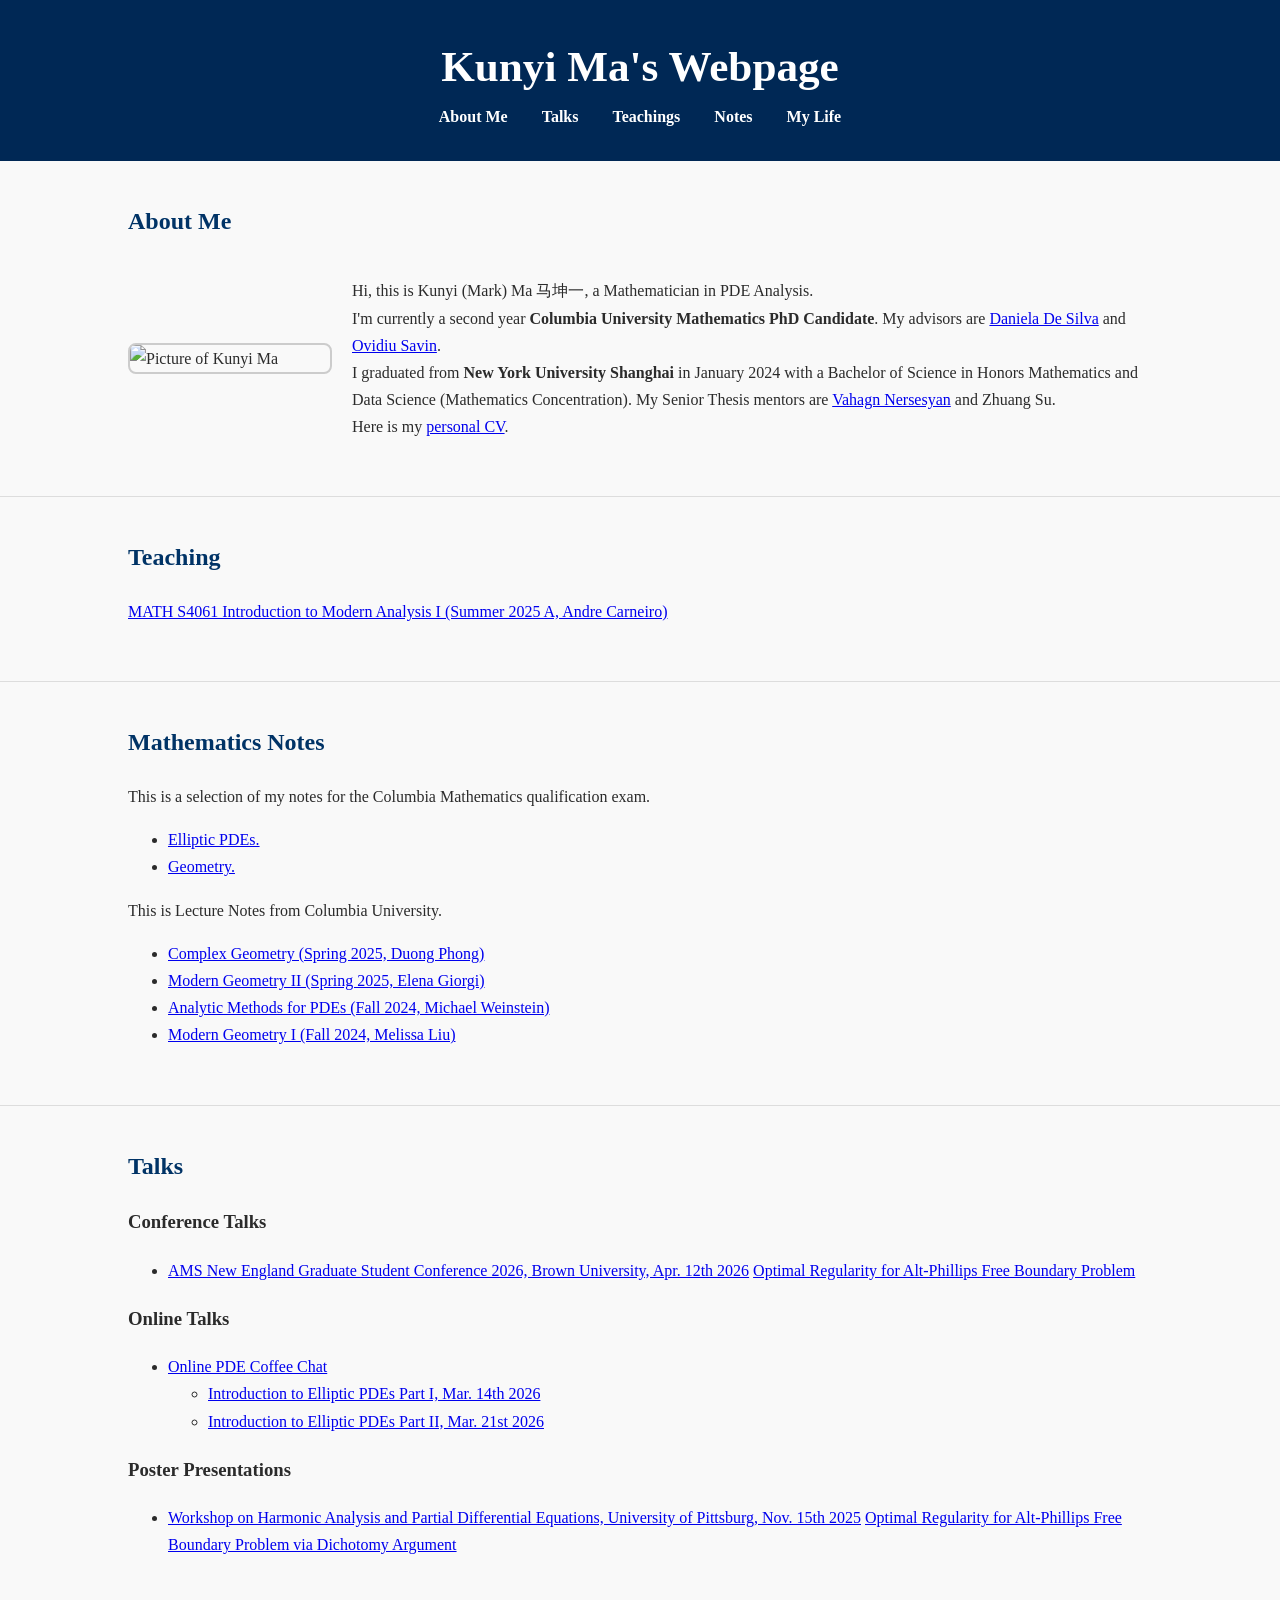
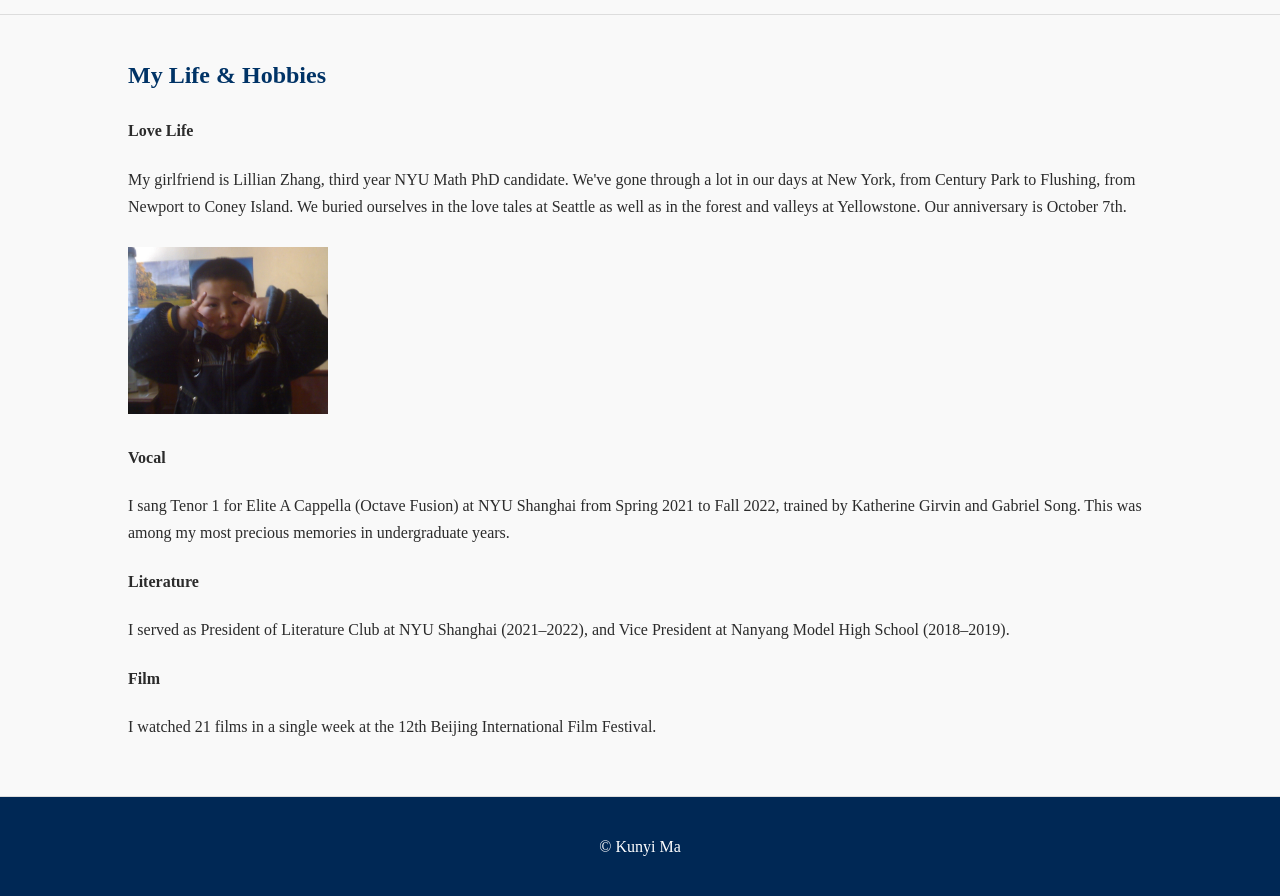
==== index.html @ 9d0d2ab1 "Add files via upload" ====
<!DOCTYPE html>
<html lang="en">
<head>
    <meta charset="UTF-8">
    <meta name="viewport" content="width=device-width, initial-scale=1.0">
    <title>Kunyi Ma's Webpage</title>
    <style>
        body {
            font-family: 'Georgia', serif;
            color: #2b2b2b;
            background-color: #f9f9f9;
            line-height: 1.7;
            margin: 0;
            padding: 0;
        }

        header {
            background-color: #002855;
            color: white;
            padding: 30px 0;
            text-align: center;
        }

        header h1 {
            margin: 0;
            font-size: 2.7em;
        }

        nav ul {
            list-style: none;
            padding: 0;
            margin: 0;
        }

        nav ul li {
            display: inline-block;
            margin: 0 15px;
        }

        nav a {
            color: white;
            text-decoration: none;
            font-weight: bold;
        }

        section {
            padding: 40px 10%;
            border-bottom: 1px solid #ddd;
        }

        section h2 {
            color: #003366;
            margin-top: 0;
        }

        .about-container {
            display: flex;
            align-items: center;
            flex-wrap: wrap;
            gap: 20px;
        }

        .about-container img {
            max-width: 200px;
            border-radius: 8px;
            border: 2px solid #ccc;
        }

        .about-container p {
            flex: 1;
            min-width: 300px;
        }

        .photo-links a {
            display: inline-block;
            margin: 10px 15px;
            text-decoration: none;
            color: #004080;
        }

        footer {
            text-align: center;
            padding: 20px;
            background-color: #002855;
            color: white;
        }

        img {
            max-width: 100%;
            height: auto;
        }
    </style>
</head>
<body>
    <header>
        <h1>Kunyi Ma's Webpage</h1>
        <nav>
            <ul>
                <li><a href="#about">About Me</a></li>
                <li><a href="#Talks">Talks</a></li>
                <li><a href="#Teachings">Teachings</a></li>
                <li><a href="#notes">Notes</a></li>
                <li><a href="#life">My Life</a></li>
            </ul>
        </nav>
    </header>

    <section id="about">
        <h2>About Me</h2>
        <div class="about-container">
            <img src="images/me.jpg" alt="Picture of Kunyi Ma"  style="width:200px;">
            <p>
                Hi, this is Kunyi (Mark) Ma 马坤一, a Mathematician in PDE Analysis.<br>
                I'm currently a second year <strong>Columbia University Mathematics PhD Candidate</strong>. My advisors are
                <a href="https://www.math.columbia.edu/~desilva/" target="_blank">Daniela De Silva</a>
                and <a href="https://www.math.columbia.edu/~savin/" target="_blank">Ovidiu Savin</a>.<br>
                I graduated from <strong>New York University Shanghai</strong> in January 2024 with a Bachelor of Science in Honors Mathematics and Data Science (Mathematics Concentration). My Senior Thesis mentors are
                <a href="https://wp.nyu.edu/nyushanghai-vn/" target="_blank">Vahagn Nersesyan</a> and Zhuang Su.<br>
                Here is my <a href="documents/CV.pdf" target="_blank">personal CV</a>.
            </p>
        </div>
    </section>

    <section id="Teachings">
        <h2>Teaching</h2>
        <p><a href="documents/_Carneiro25Summer__Intro_to_Modern_Analysis_I.pdf">MATH S4061 Introduction to Modern Analysis I (Summer 2025 A, Andre Carneiro)</a></p>
    </section>

    <section id="notes">
        <h2>Mathematics Notes</h2>

        <p>   This is a selection of my notes for the Columbia Mathematics
            qualification exam.
        </p>
        <ul>
            <li><a href="documents/Elliptic_PDEs.pdf">Elliptic PDEs.</a></li>
            <li><a href="documents/Geometry.pdf">Geometry.</a></li>
        </ul>
        
        <p>   This is Lecture Notes from Columbia University. </p>
        <ul>
            <li><a href="documents/_2025Phong__Complex_Geometry.pdf">Complex Geometry (Spring 2025, Duong Phong)</a></li>
            <li><a href="documents/_2025Giorgi__Modern_Geometry_II.pdf">Modern Geometry II (Spring 2025, Elena Giorgi)</a></li>
            <li><a href="documents/_2024Weinstein__Analytic_Methods_for_Partial_Differential_Equations.pdf">Analytic Methods for PDEs (Fall 2024, Michael Weinstein)</a></li>
            <li><a href="documents/_2024Liu__Modern_Geometry_I.pdf">Modern Geometry I (Fall 2024, Melissa Liu)</a></li>
        </ul>
    </section>

    <section id="Talks">
        <h2>Talks</h2>
        <h3>Conference Talks</h3>
        <div class="Talks-links">
            <ul>
                <li><a href="https://sites.google.com/brown.edu/amsgradconference/home" target="_blank">AMS New England Graduate Student Conference 2026, Brown University, Apr. 12th 2026</a>
                    <a href="documents/20260411.pdf" target="_blank">Optimal Regularity for Alt-Phillips Free Boundary Problem</a></li>
                </ul>
        </div>

        <h3>Online Talks</h3>
        <div class="Talks-links">
            <ul>
                <li><a href="https://alviszahl.com/pdecoffee.html" target="_blank">Online PDE Coffee Chat</a>
                <ul><li><a href="documents/Introduction to Elliptic PDEs Part I.pdf" target="_blank">Introduction to Elliptic PDEs Part I, Mar. 14th 2026</a></li>
                    <li><a href="documents/Introduction to Elliptic PDEs Part II.pdf" target="_blank">Introduction to Elliptic PDEs Part II, Mar. 21st 2026</a></li>
                </ul>
                </li>
            </ul>
        </div>

        <h3>Poster Presentations</h3>
        <div class="Talks-links">
            <ul>
                <li><a href="https://sites.google.com/view/hapdes-workshop/home" target="_blank">Workshop on Harmonic Analysis and Partial Differential Equations, University of Pittsburg, Nov. 15th 2025</a>
                <a href="images/20251115.png" target="_blank">Optimal Regularity for Alt-Phillips Free Boundary Problem via Dichotomy Argument</a></li>
            </ul>
           
        </div>
    </section>

    <section id="life">
        <h2>My Life & Hobbies</h2>

        <h4>Love Life</h4>
        <p>
            My girlfriend is Lillian Zhang, third year NYU Math PhD candidate. We've gone through a lot in our days at New York, from Century Park to Flushing, from Newport to Coney Island. We buried ourselves in the love tales at Seattle as well as in the forest and valleys at Yellowstone. Our anniversary is October 7th.
            <br></br>
            <img src="images/small_me.jpg" alt="Kunyi in 2006" style="width:200px;">
        </p>

        <h4>Vocal</h4>
        <p>I sang Tenor 1 for Elite A Cappella (Octave Fusion) at NYU Shanghai from Spring 2021 to Fall 2022, trained by Katherine Girvin and Gabriel Song. This was among my most precious memories in undergraduate years.</p>

        <h4>Literature</h4>
        <p>I served as President of Literature Club at NYU Shanghai (2021–2022), and Vice President at Nanyang Model High School (2018–2019).</p>

        <h4>Film</h4>
        <p>I watched 21 films in a single week at the 12th Beijing International Film Festival.</p>
    </section>

    <footer>
        <p>&copy; Kunyi Ma</p>
    </footer>
</body>
</html>
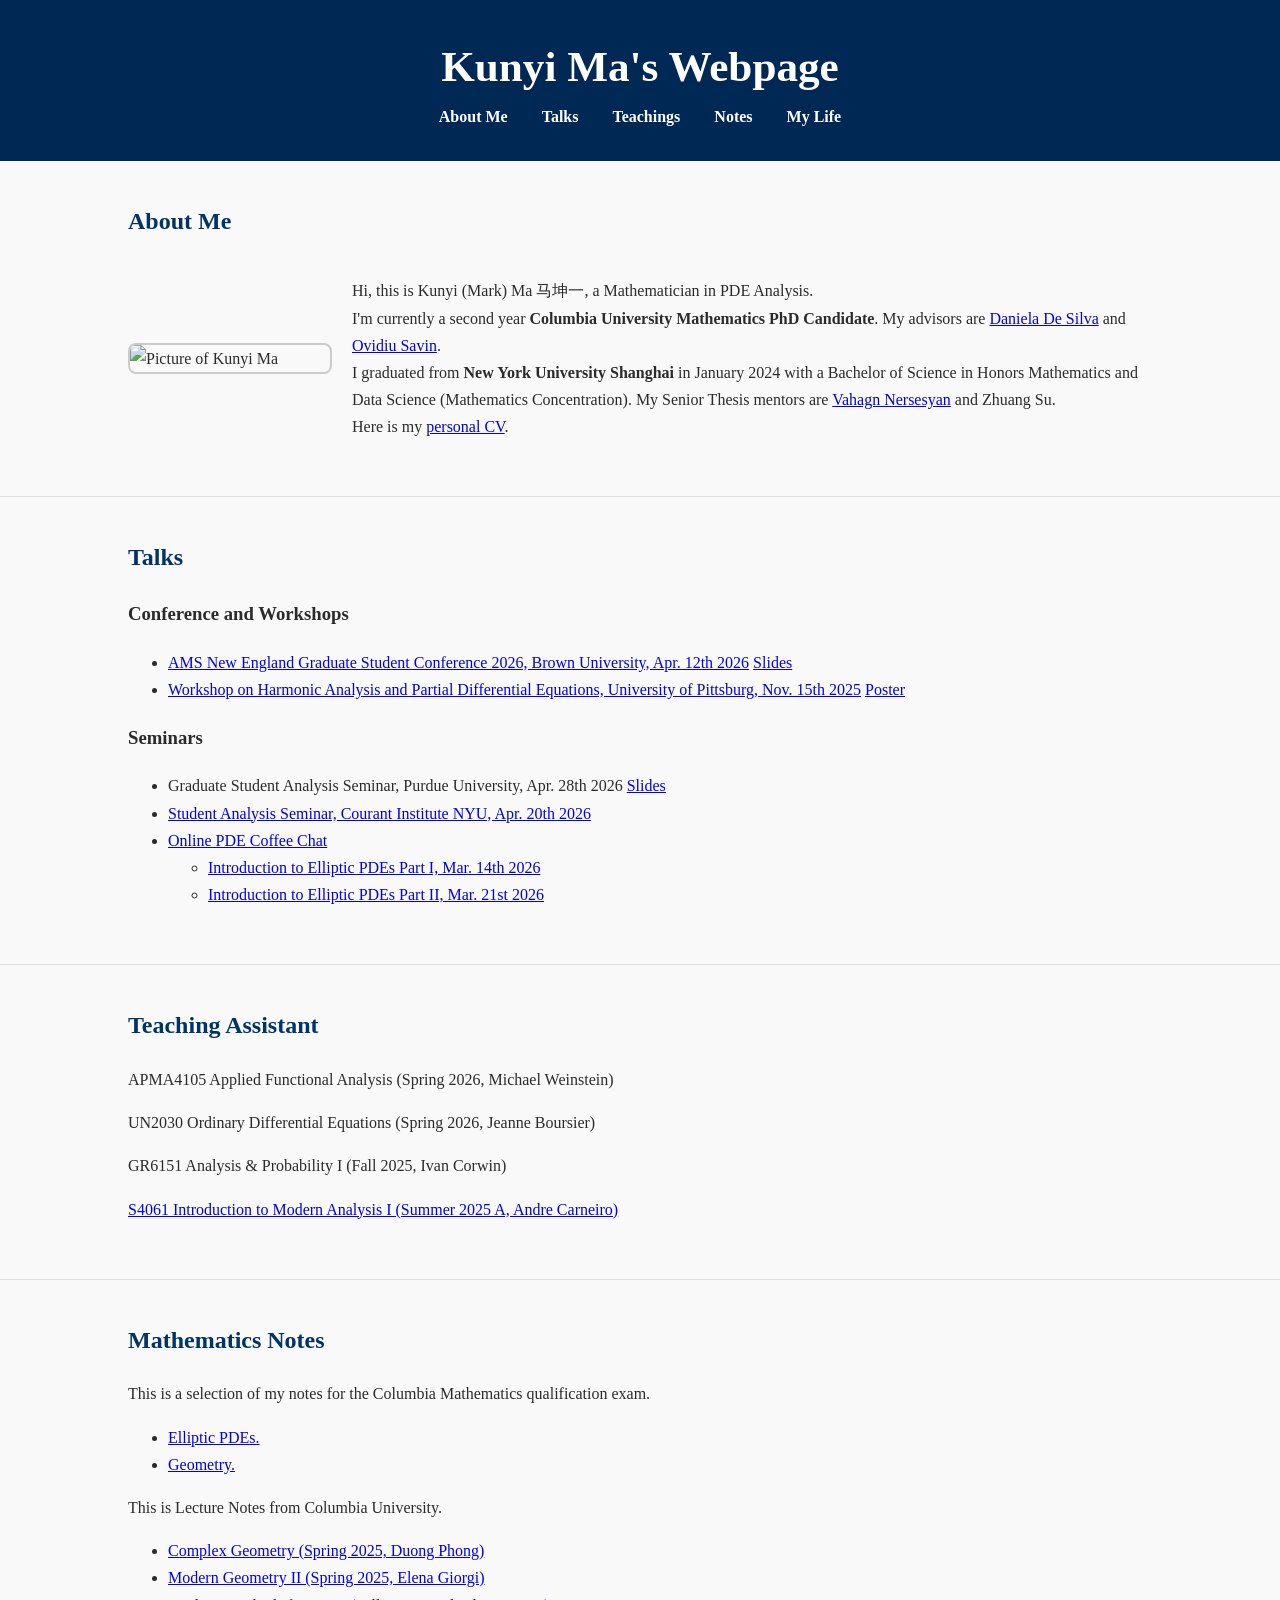
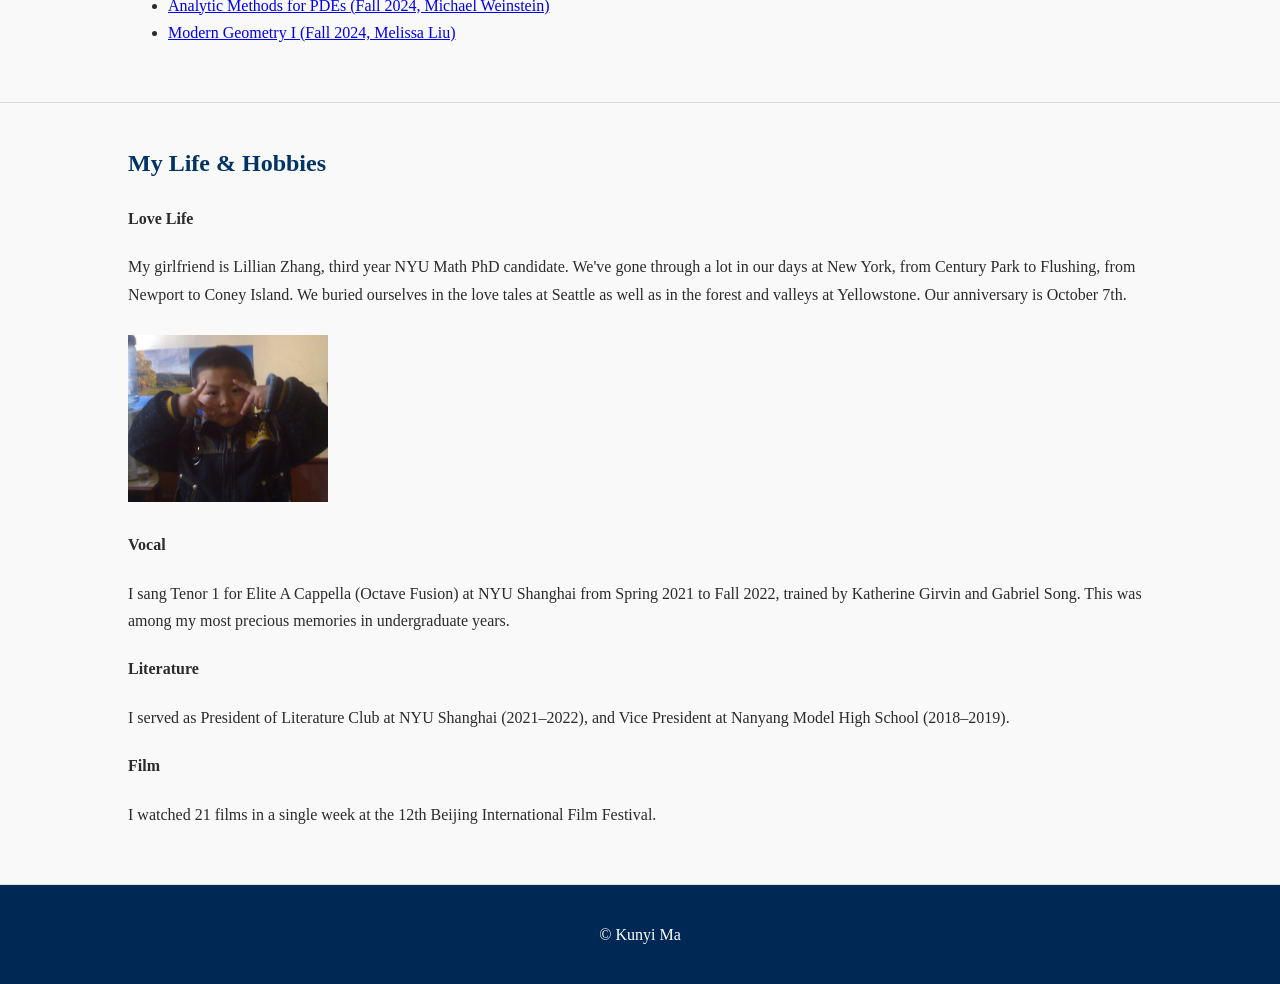
==== commit 9c662080: "Add files via upload" ====
--- a/index.html
+++ b/index.html
@@ -121,9 +121,39 @@
         </div>
     </section>
 
+    <section id="Talks">
+        <h2>Talks</h2>
+        <h3>Conference and Workshops</h3>
+        <div class="Talks-links">
+            <ul>
+                <li><a href="https://sites.google.com/brown.edu/amsgradconference/home" target="_blank">AMS New England Graduate Student Conference 2026, Brown University, Apr. 12th 2026</a>
+                    <a href="documents/20260411.pdf" target="_blank">Slides</a></li>
+                 <li><a href="https://sites.google.com/view/hapdes-workshop/home" target="_blank">Workshop on Harmonic Analysis and Partial Differential Equations, University of Pittsburg, Nov. 15th 2025</a>
+                        <a href="images/20251115.png" target="_blank">Poster</a></li>
+                </ul>
+        </div>
+
+        <h3>Seminars</h3>
+        <div class="Talks-links">
+            <ul>
+                <li>Graduate Student Analysis Seminar, Purdue University, Apr. 28th 2026 <a href="documents/20260428.pdf" target="_blank">Slides</a></li>
+                <li><a href="https://math.nyu.edu/dynamic/calendars/seminars/student-analysis-seminar/4457/" target="_blank">Student Analysis Seminar, Courant Institute NYU, Apr. 20th 2026</a></li>
+                <li><a href="https://alviszahl.com/pdecoffee.html" target="_blank">Online PDE Coffee Chat</a>
+                <ul><li><a href="documents/Introduction to Elliptic PDEs Part I.pdf" target="_blank">Introduction to Elliptic PDEs Part I, Mar. 14th 2026</a></li>
+                    <li><a href="documents/Introduction to Elliptic PDEs Part II.pdf" target="_blank">Introduction to Elliptic PDEs Part II, Mar. 21st 2026</a></li>
+                </ul>
+                </li>
+            </ul>
+        </div>
+
+    </section>
+
     <section id="Teachings">
-        <h2>Teaching</h2>
-        <p><a href="documents/_Carneiro25Summer__Intro_to_Modern_Analysis_I.pdf">MATH S4061 Introduction to Modern Analysis I (Summer 2025 A, Andre Carneiro)</a></p>
+        <h2>Teaching Assistant</h2>
+        <p>APMA4105 Applied Functional Analysis (Spring 2026, Michael Weinstein)</p>
+        <p>UN2030 Ordinary Differential Equations (Spring 2026, Jeanne Boursier)</p>
+        <p>GR6151 Analysis & Probability I (Fall 2025, Ivan Corwin)</p>
+        <p><a href="documents/_Carneiro25Summer__Intro_to_Modern_Analysis_I.pdf">S4061 Introduction to Modern Analysis I (Summer 2025 A, Andre Carneiro)</a></p>
     </section>
 
     <section id="notes">
@@ -146,37 +176,6 @@
         </ul>
     </section>
 
-    <section id="Talks">
-        <h2>Talks</h2>
-        <h3>Conference Talks</h3>
-        <div class="Talks-links">
-            <ul>
-                <li><a href="https://sites.google.com/brown.edu/amsgradconference/home" target="_blank">AMS New England Graduate Student Conference 2026, Brown University, Apr. 12th 2026</a>
-                    <a href="documents/20260411.pdf" target="_blank">Optimal Regularity for Alt-Phillips Free Boundary Problem</a></li>
-                </ul>
-        </div>
-
-        <h3>Online Talks</h3>
-        <div class="Talks-links">
-            <ul>
-                <li><a href="https://alviszahl.com/pdecoffee.html" target="_blank">Online PDE Coffee Chat</a>
-                <ul><li><a href="documents/Introduction to Elliptic PDEs Part I.pdf" target="_blank">Introduction to Elliptic PDEs Part I, Mar. 14th 2026</a></li>
-                    <li><a href="documents/Introduction to Elliptic PDEs Part II.pdf" target="_blank">Introduction to Elliptic PDEs Part II, Mar. 21st 2026</a></li>
-                </ul>
-                </li>
-            </ul>
-        </div>
-
-        <h3>Poster Presentations</h3>
-        <div class="Talks-links">
-            <ul>
-                <li><a href="https://sites.google.com/view/hapdes-workshop/home" target="_blank">Workshop on Harmonic Analysis and Partial Differential Equations, University of Pittsburg, Nov. 15th 2025</a>
-                <a href="images/20251115.png" target="_blank">Optimal Regularity for Alt-Phillips Free Boundary Problem via Dichotomy Argument</a></li>
-            </ul>
-           
-        </div>
-    </section>
-
     <section id="life">
         <h2>My Life & Hobbies</h2>
 
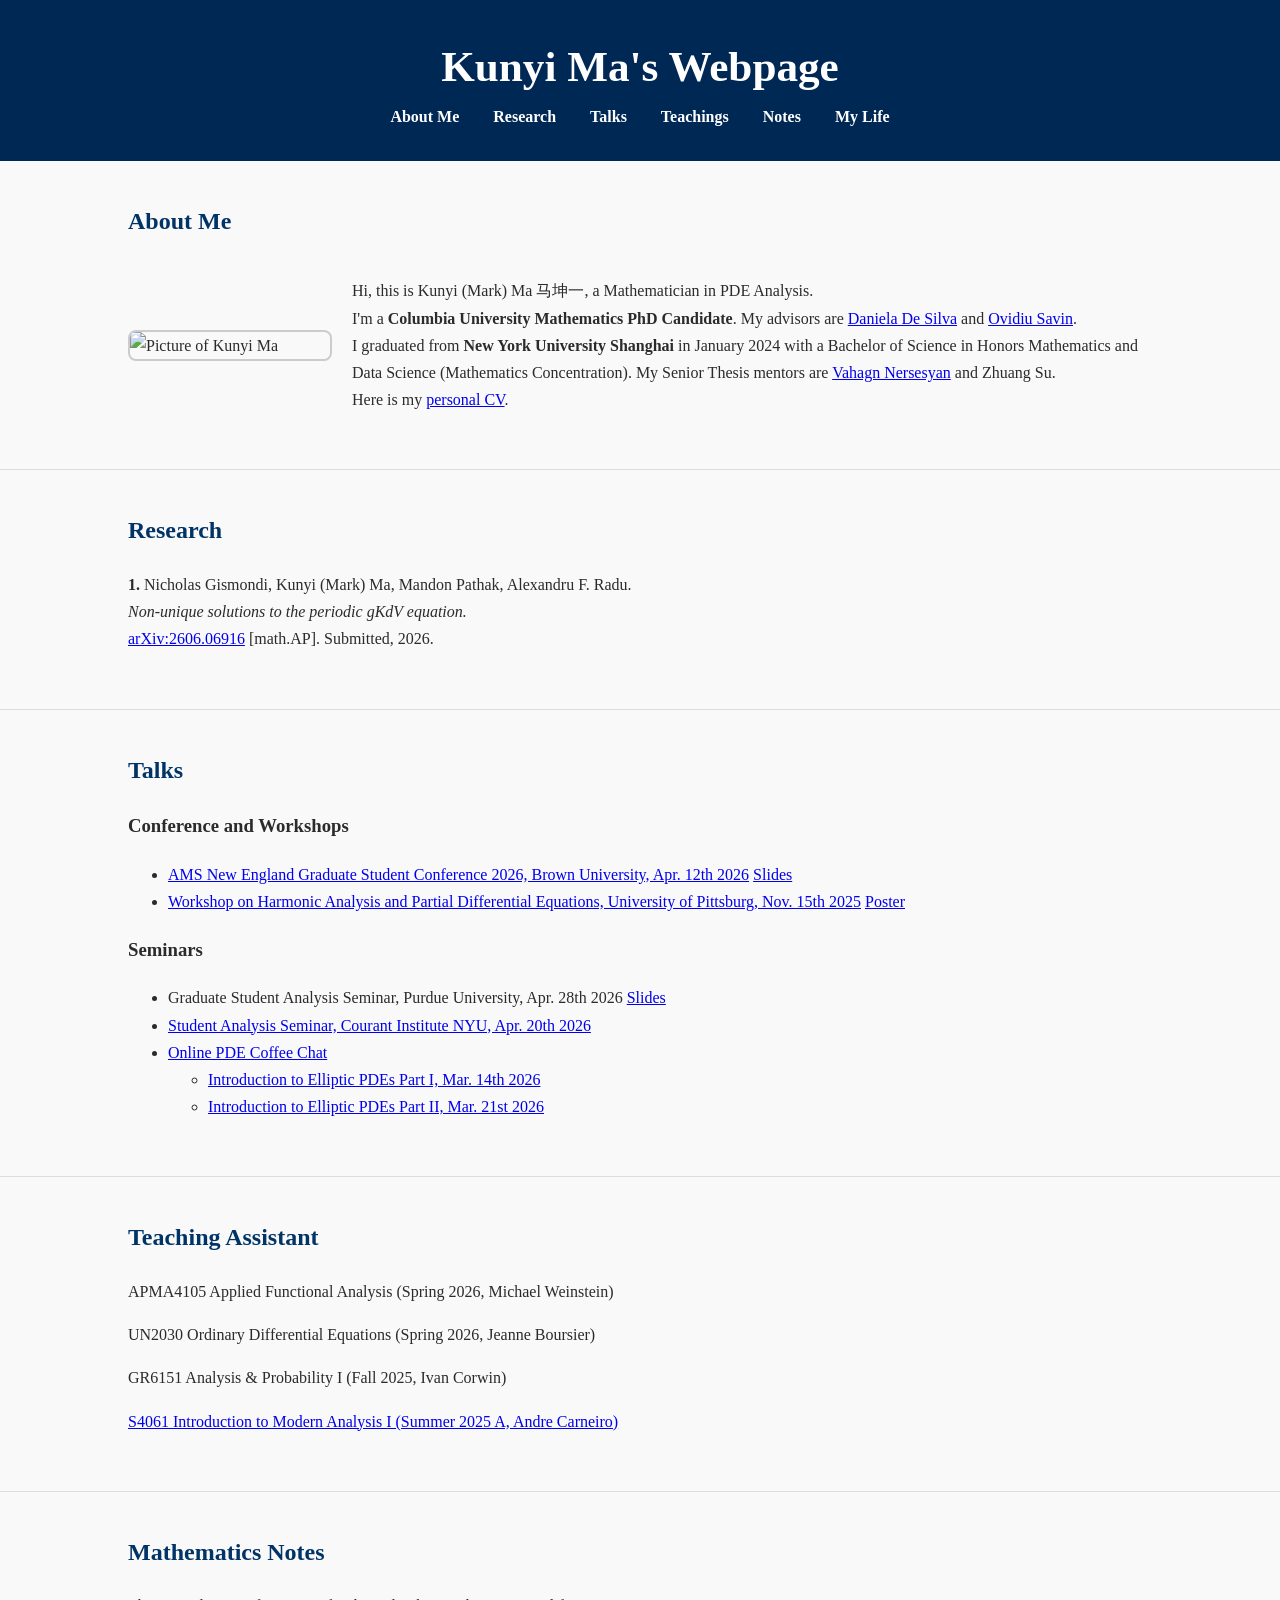
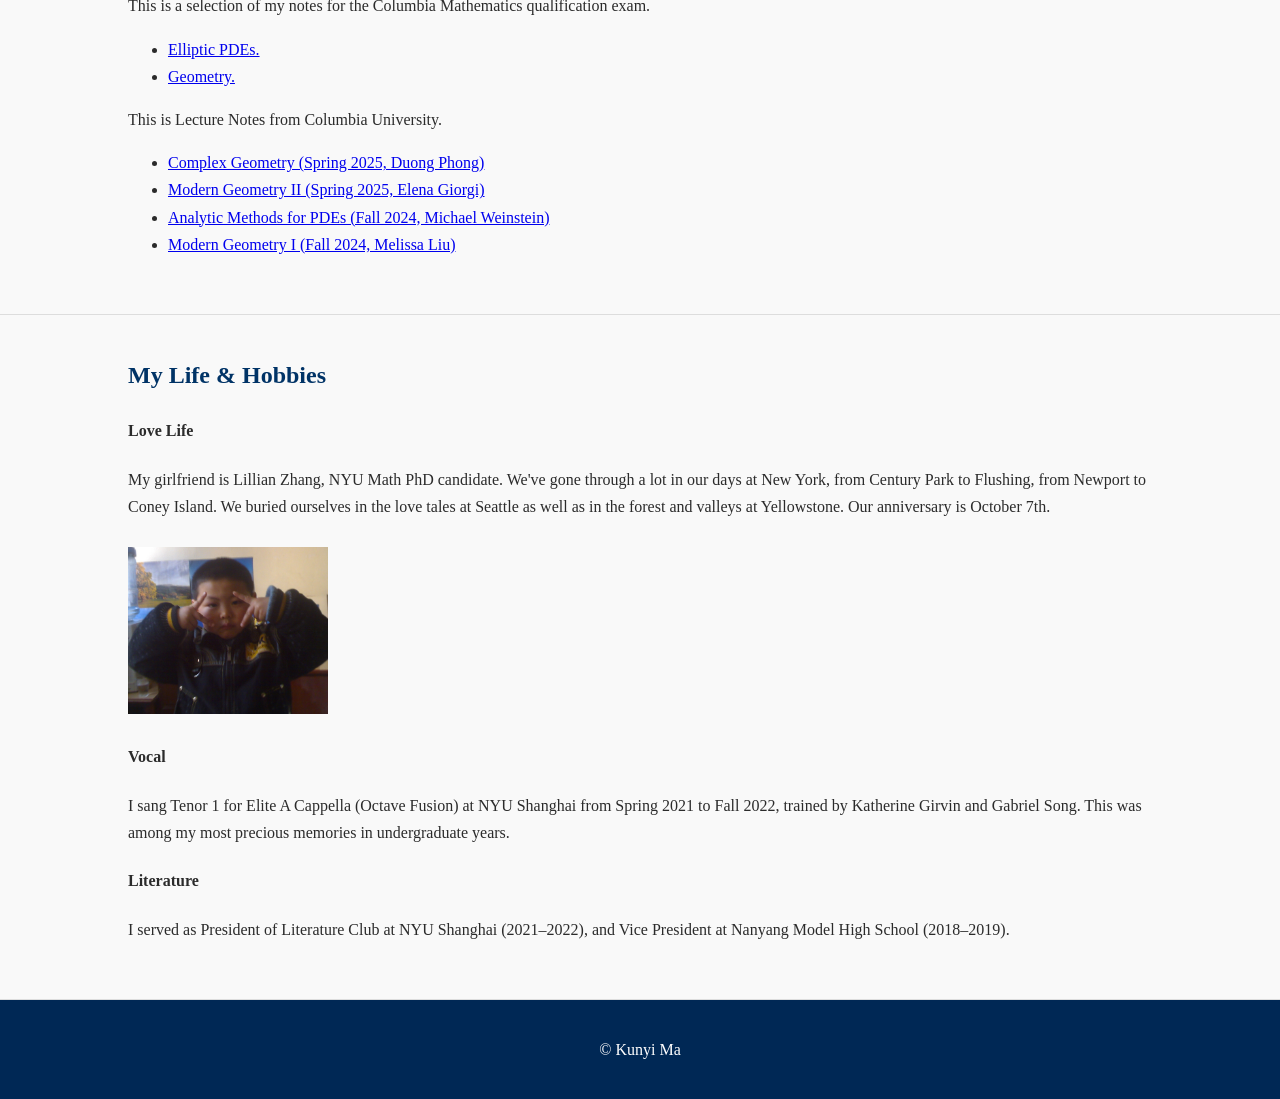
==== commit cae35da1: "Add files via upload" ====
--- a/index.html
+++ b/index.html
@@ -4,6 +4,8 @@
     <meta charset="UTF-8">
     <meta name="viewport" content="width=device-width, initial-scale=1.0">
     <title>Kunyi Ma's Webpage</title>
+
+
     <style>
         body {
             font-family: 'Georgia', serif;
@@ -89,6 +91,13 @@
             max-width: 100%;
             height: auto;
         }
+        html.js section > :not(h2) {
+            display: none;
+        }
+
+        html.js section > .section-content {
+            display: block;
+        }
     </style>
 </head>
 <body>
@@ -97,6 +106,7 @@
         <nav>
             <ul>
                 <li><a href="#about">About Me</a></li>
+                <li><a href="#research">Research</a></li>
                 <li><a href="#Talks">Talks</a></li>
                 <li><a href="#Teachings">Teachings</a></li>
                 <li><a href="#notes">Notes</a></li>
@@ -111,7 +121,7 @@
             <img src="images/me.jpg" alt="Picture of Kunyi Ma"  style="width:200px;">
             <p>
                 Hi, this is Kunyi (Mark) Ma 马坤一, a Mathematician in PDE Analysis.<br>
-                I'm currently a second year <strong>Columbia University Mathematics PhD Candidate</strong>. My advisors are
+                I'm a <strong>Columbia University Mathematics PhD Candidate</strong>. My advisors are
                 <a href="https://www.math.columbia.edu/~desilva/" target="_blank">Daniela De Silva</a>
                 and <a href="https://www.math.columbia.edu/~savin/" target="_blank">Ovidiu Savin</a>.<br>
                 I graduated from <strong>New York University Shanghai</strong> in January 2024 with a Bachelor of Science in Honors Mathematics and Data Science (Mathematics Concentration). My Senior Thesis mentors are
@@ -119,6 +129,19 @@
                 Here is my <a href="documents/CV.pdf" target="_blank">personal CV</a>.
             </p>
         </div>
+    </section>
+
+    <section id="research">
+        <h2>Research</h2>
+        <p>
+            <strong>1.</strong>
+            Nicholas Gismondi, Kunyi (Mark) Ma, Mandon Pathak, Alexandru F. Radu.<br>
+            <em>Non-unique solutions to the periodic gKdV equation.</em><br>
+            <a href="https://arxiv.org/abs/2606.06916"
+               target="_blank"
+               rel="noopener noreferrer">arXiv:2606.06916</a>
+            [math.AP]. Submitted, 2026.
+        </p>
     </section>
 
     <section id="Talks">
@@ -181,7 +204,7 @@
 
         <h4>Love Life</h4>
         <p>
-            My girlfriend is Lillian Zhang, third year NYU Math PhD candidate. We've gone through a lot in our days at New York, from Century Park to Flushing, from Newport to Coney Island. We buried ourselves in the love tales at Seattle as well as in the forest and valleys at Yellowstone. Our anniversary is October 7th.
+            My girlfriend is Lillian Zhang, NYU Math PhD candidate. We've gone through a lot in our days at New York, from Century Park to Flushing, from Newport to Coney Island. We buried ourselves in the love tales at Seattle as well as in the forest and valleys at Yellowstone. Our anniversary is October 7th.
             <br></br>
             <img src="images/small_me.jpg" alt="Kunyi in 2006" style="width:200px;">
         </p>
@@ -191,9 +214,6 @@
 
         <h4>Literature</h4>
         <p>I served as President of Literature Club at NYU Shanghai (2021–2022), and Vice President at Nanyang Model High School (2018–2019).</p>
-
-        <h4>Film</h4>
-        <p>I watched 21 films in a single week at the 12th Beijing International Film Festival.</p>
     </section>
 
     <footer>
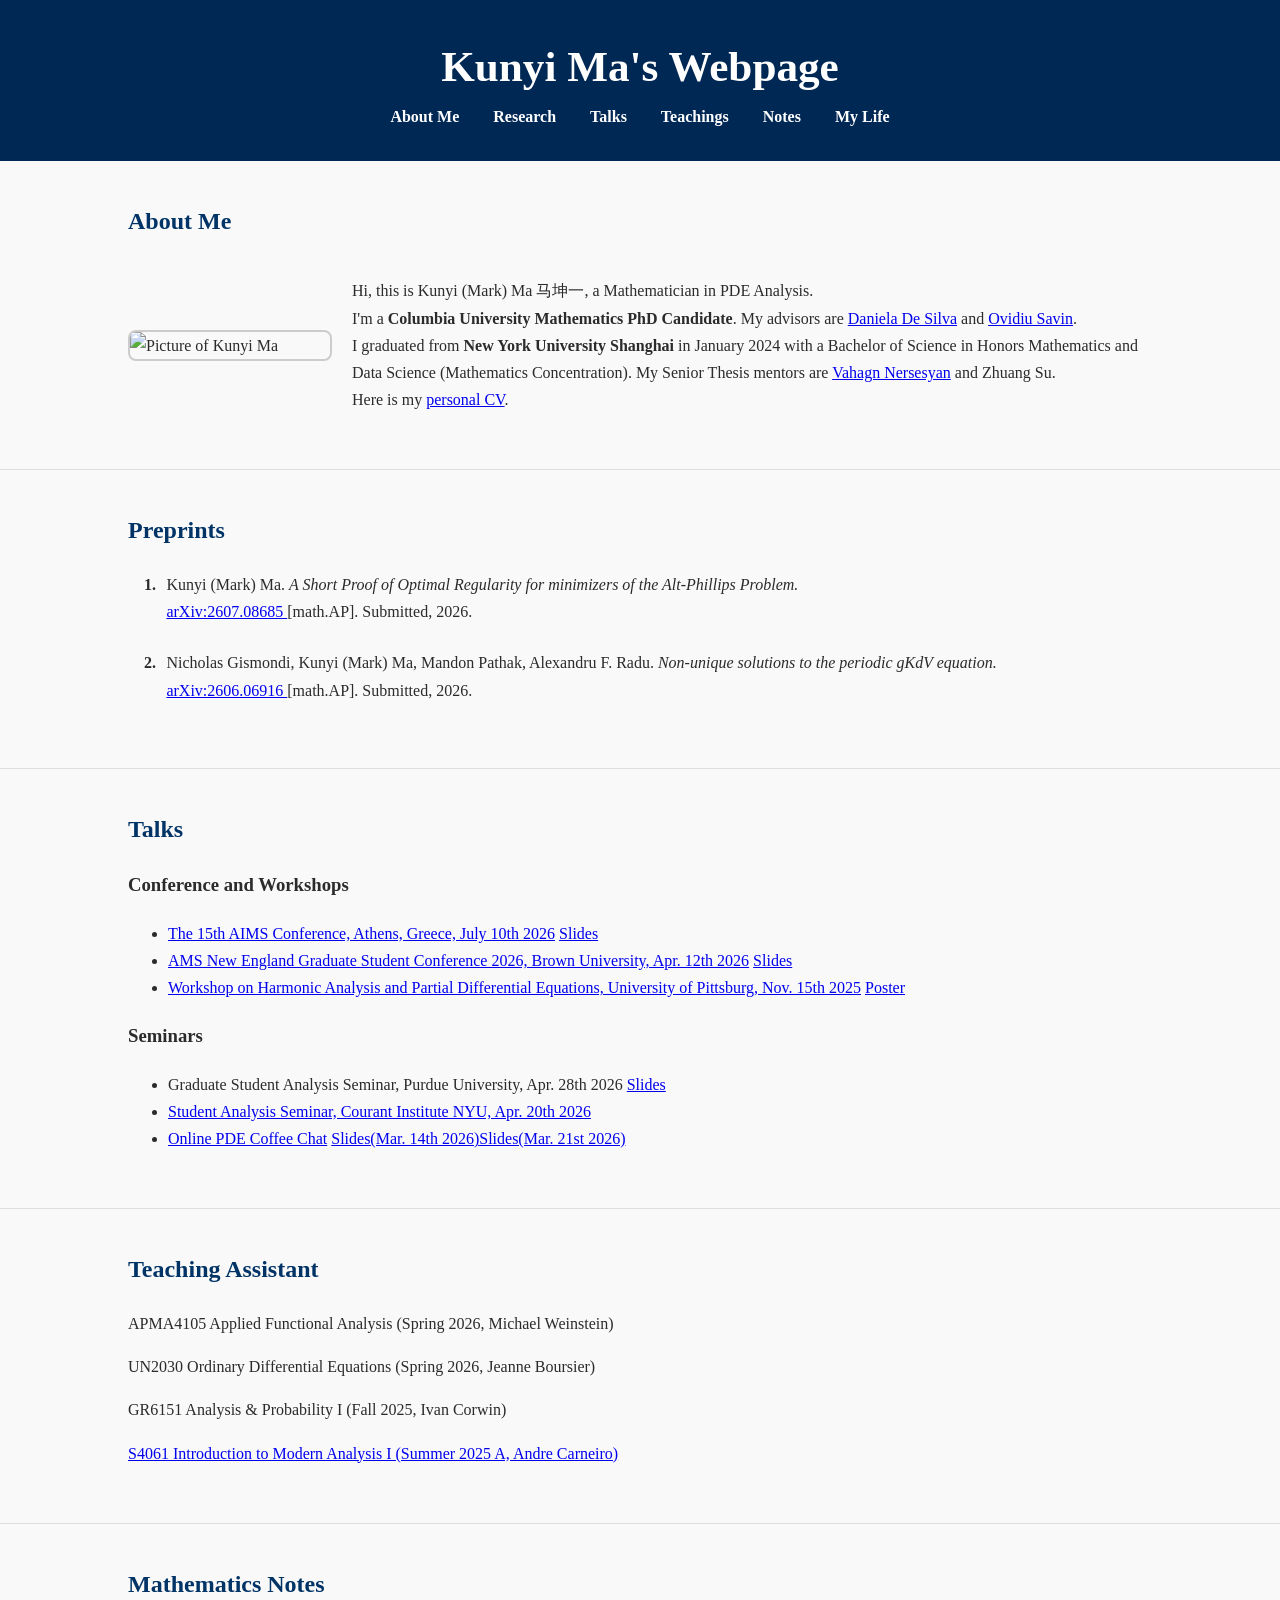
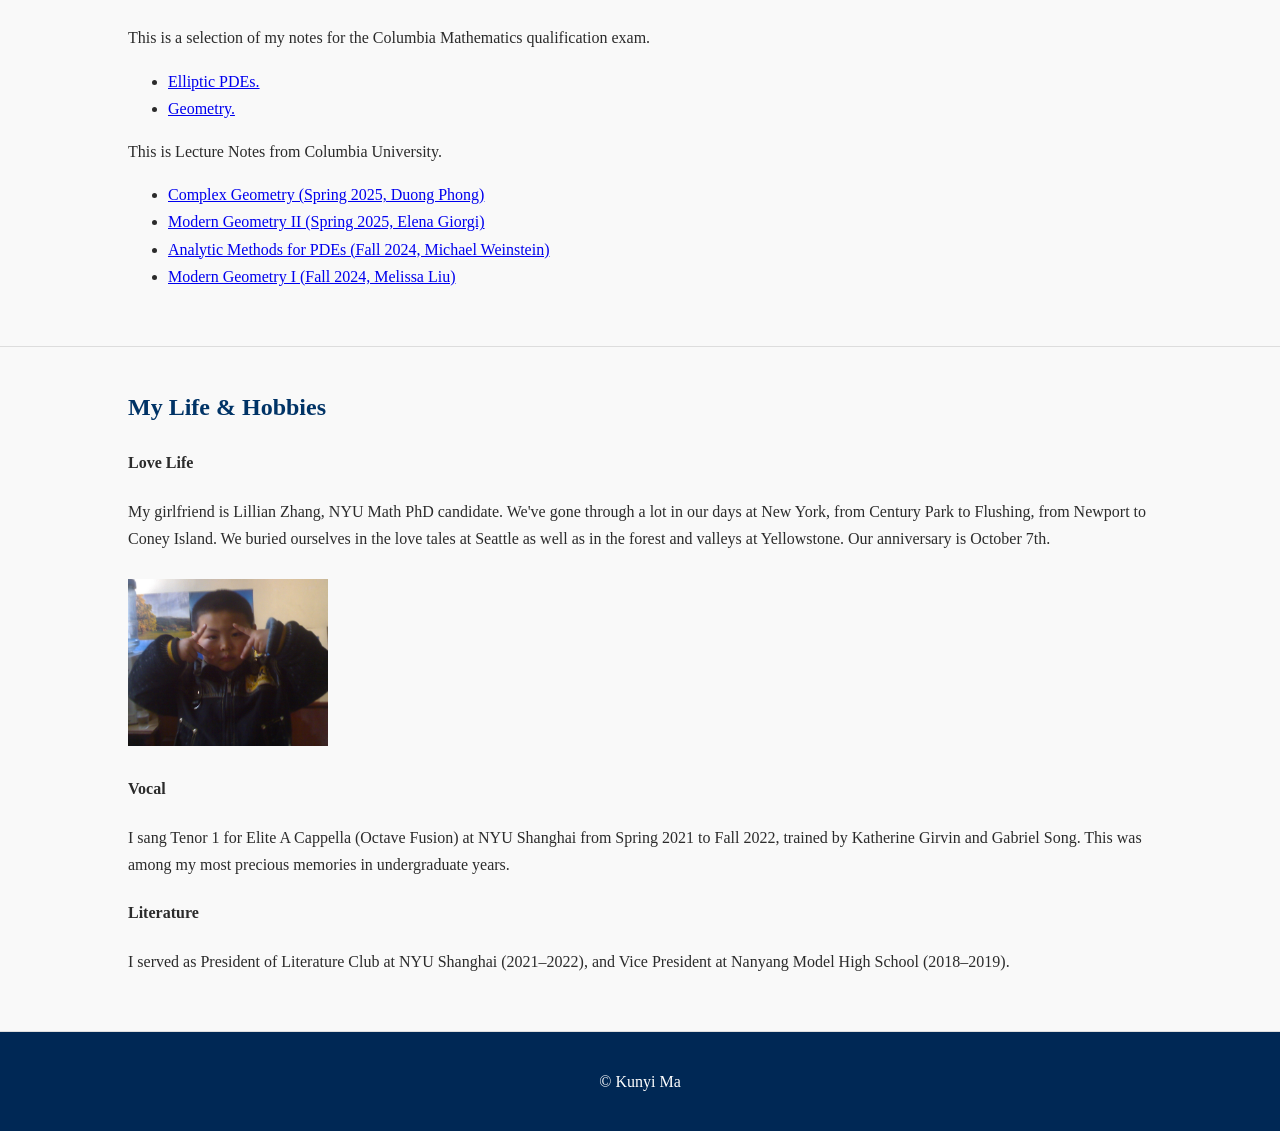
==== commit 1141c177: "Add files via upload" ====
--- a/index.html
+++ b/index.html
@@ -98,6 +98,17 @@
         html.js section > .section-content {
             display: block;
         }
+        .preprint-list {
+    padding-left: 2em;
+    margin: 0;
+        }
+.preprint-list > li {
+    margin-bottom: 1.5em;
+    padding-left: 0.4em;
+}
+.preprint-list > li::marker {
+    font-weight: bold;
+}
     </style>
 </head>
 <body>
@@ -132,16 +143,36 @@
     </section>
 
     <section id="research">
-        <h2>Research</h2>
-        <p>
-            <strong>1.</strong>
-            Nicholas Gismondi, Kunyi (Mark) Ma, Mandon Pathak, Alexandru F. Radu.<br>
-            <em>Non-unique solutions to the periodic gKdV equation.</em><br>
-            <a href="https://arxiv.org/abs/2606.06916"
-               target="_blank"
-               rel="noopener noreferrer">arXiv:2606.06916</a>
-            [math.AP]. Submitted, 2026.
-        </p>
+        <h2>Preprints</h2>
+    
+        <ol id="preprint-list" class="preprint-list">
+            <!-- Always place the newest preprint first -->
+            <li>
+                Kunyi (Mark) Ma.
+                <em>
+                    A Short Proof of Optimal Regularity for minimizers of the
+                    Alt-Phillips Problem.
+                </em><br>
+                <a href="https://arxiv.org/abs/2607.08685"
+                   target="_blank"
+                   rel="noopener noreferrer">
+                    arXiv:2607.08685
+                </a>
+                [math.AP]. Submitted, 2026.
+            </li>
+    
+            <li>
+                Nicholas Gismondi, Kunyi (Mark) Ma, Mandon Pathak,
+                Alexandru F. Radu.
+                <em>Non-unique solutions to the periodic gKdV equation.</em><br>
+                <a href="https://arxiv.org/abs/2606.06916"
+                   target="_blank"
+                   rel="noopener noreferrer">
+                    arXiv:2606.06916
+                </a>
+                [math.AP]. Submitted, 2026.
+            </li>
+        </ol>
     </section>
 
     <section id="Talks">
@@ -149,10 +180,12 @@
         <h3>Conference and Workshops</h3>
         <div class="Talks-links">
             <ul>
+                <li><a href="https://aimsconference.org/AIMS-Conference/conf-reg2026/ss/Schedule3311.php?block=PS02&ssid=134&first_name=Kunyi%20(Mark)&last_name=Ma" target="_blank">The 15th AIMS Conference, Athens, Greece, July 10th 2026</a>
+                    <a href="documents/20260710.pdf" target="_blank">Slides</a></li>
                 <li><a href="https://sites.google.com/brown.edu/amsgradconference/home" target="_blank">AMS New England Graduate Student Conference 2026, Brown University, Apr. 12th 2026</a>
                     <a href="documents/20260411.pdf" target="_blank">Slides</a></li>
                  <li><a href="https://sites.google.com/view/hapdes-workshop/home" target="_blank">Workshop on Harmonic Analysis and Partial Differential Equations, University of Pittsburg, Nov. 15th 2025</a>
-                        <a href="images/20251115.png" target="_blank">Poster</a></li>
+                    <a href="images/20251115.png" target="_blank">Poster</a></li>
                 </ul>
         </div>
 
@@ -162,9 +195,7 @@
                 <li>Graduate Student Analysis Seminar, Purdue University, Apr. 28th 2026 <a href="documents/20260428.pdf" target="_blank">Slides</a></li>
                 <li><a href="https://math.nyu.edu/dynamic/calendars/seminars/student-analysis-seminar/4457/" target="_blank">Student Analysis Seminar, Courant Institute NYU, Apr. 20th 2026</a></li>
                 <li><a href="https://alviszahl.com/pdecoffee.html" target="_blank">Online PDE Coffee Chat</a>
-                <ul><li><a href="documents/Introduction to Elliptic PDEs Part I.pdf" target="_blank">Introduction to Elliptic PDEs Part I, Mar. 14th 2026</a></li>
-                    <li><a href="documents/Introduction to Elliptic PDEs Part II.pdf" target="_blank">Introduction to Elliptic PDEs Part II, Mar. 21st 2026</a></li>
-                </ul>
+                    <a href="documents/Introduction to Elliptic PDEs Part I.pdf" target="_blank">Slides(Mar. 14th 2026)</a><a href="documents/Introduction to Elliptic PDEs Part II.pdf" target="_blank">Slides(Mar. 21st 2026)</a>
                 </li>
             </ul>
         </div>
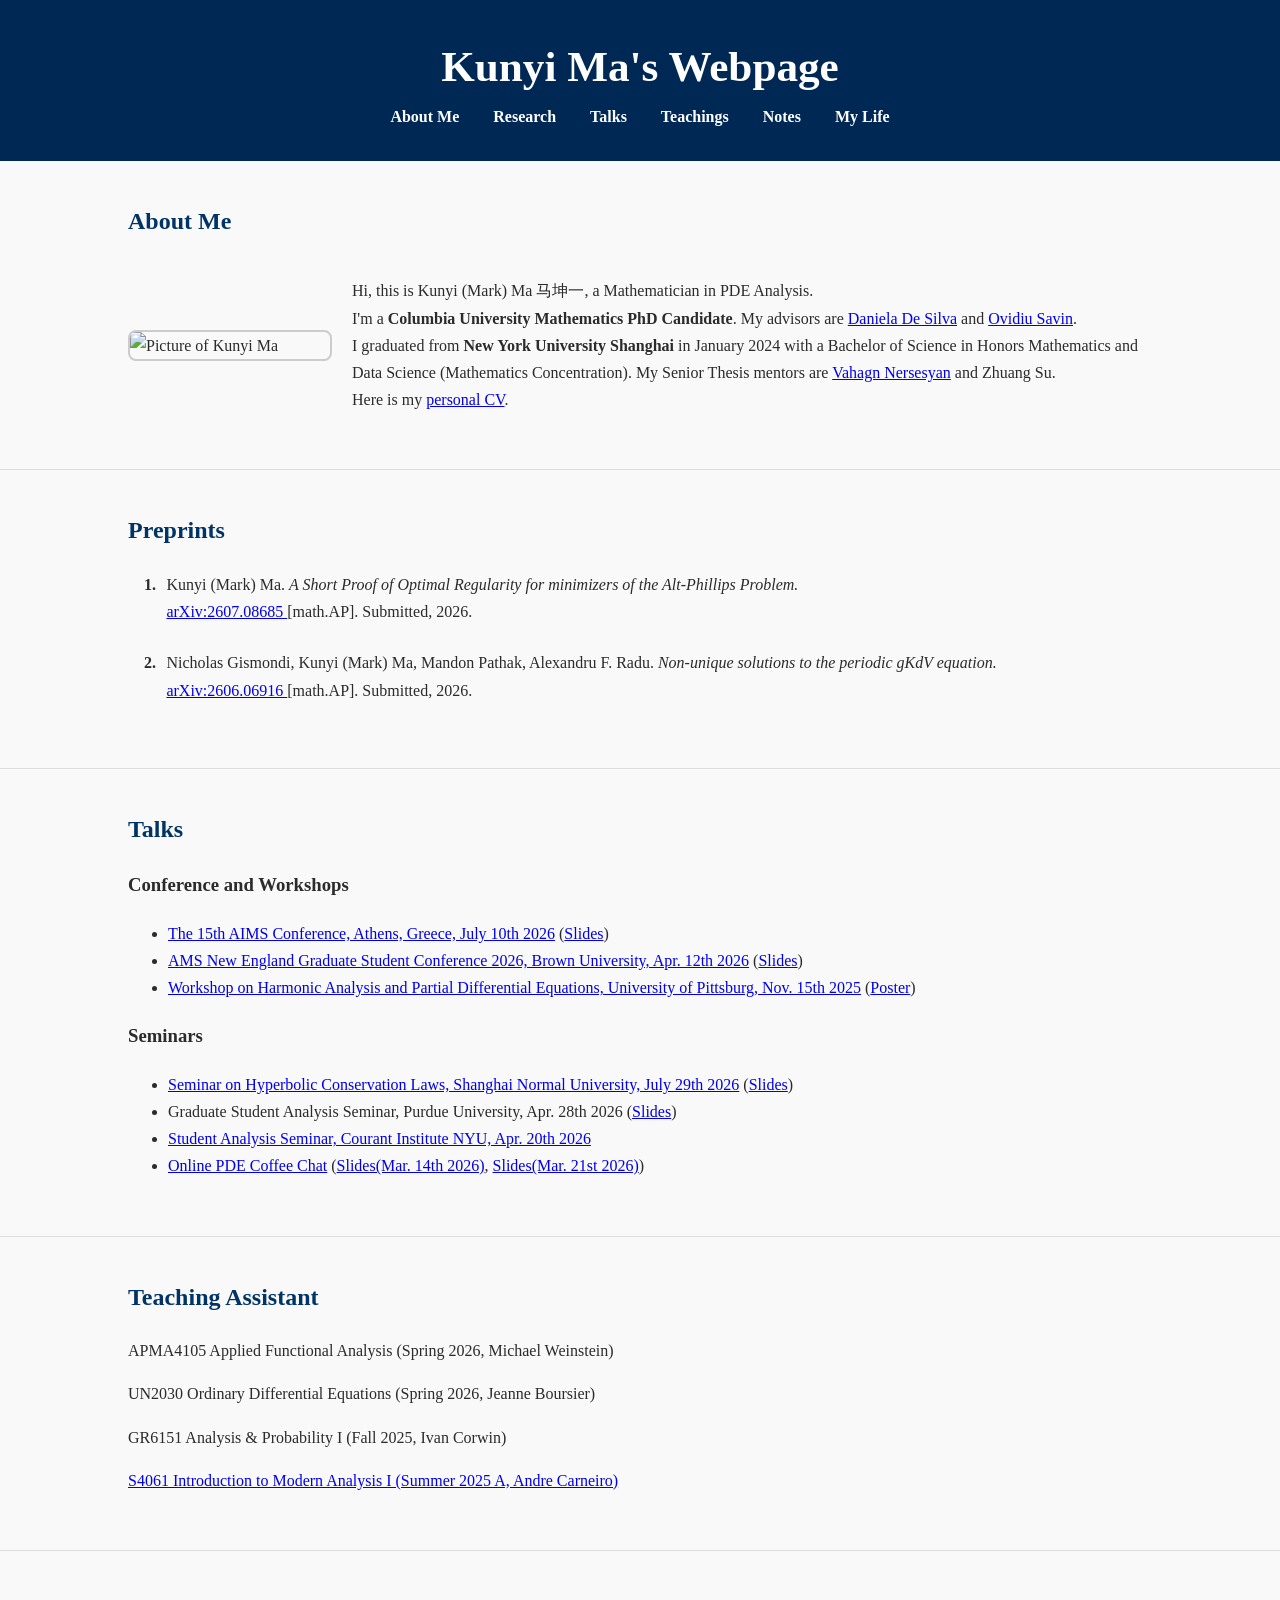
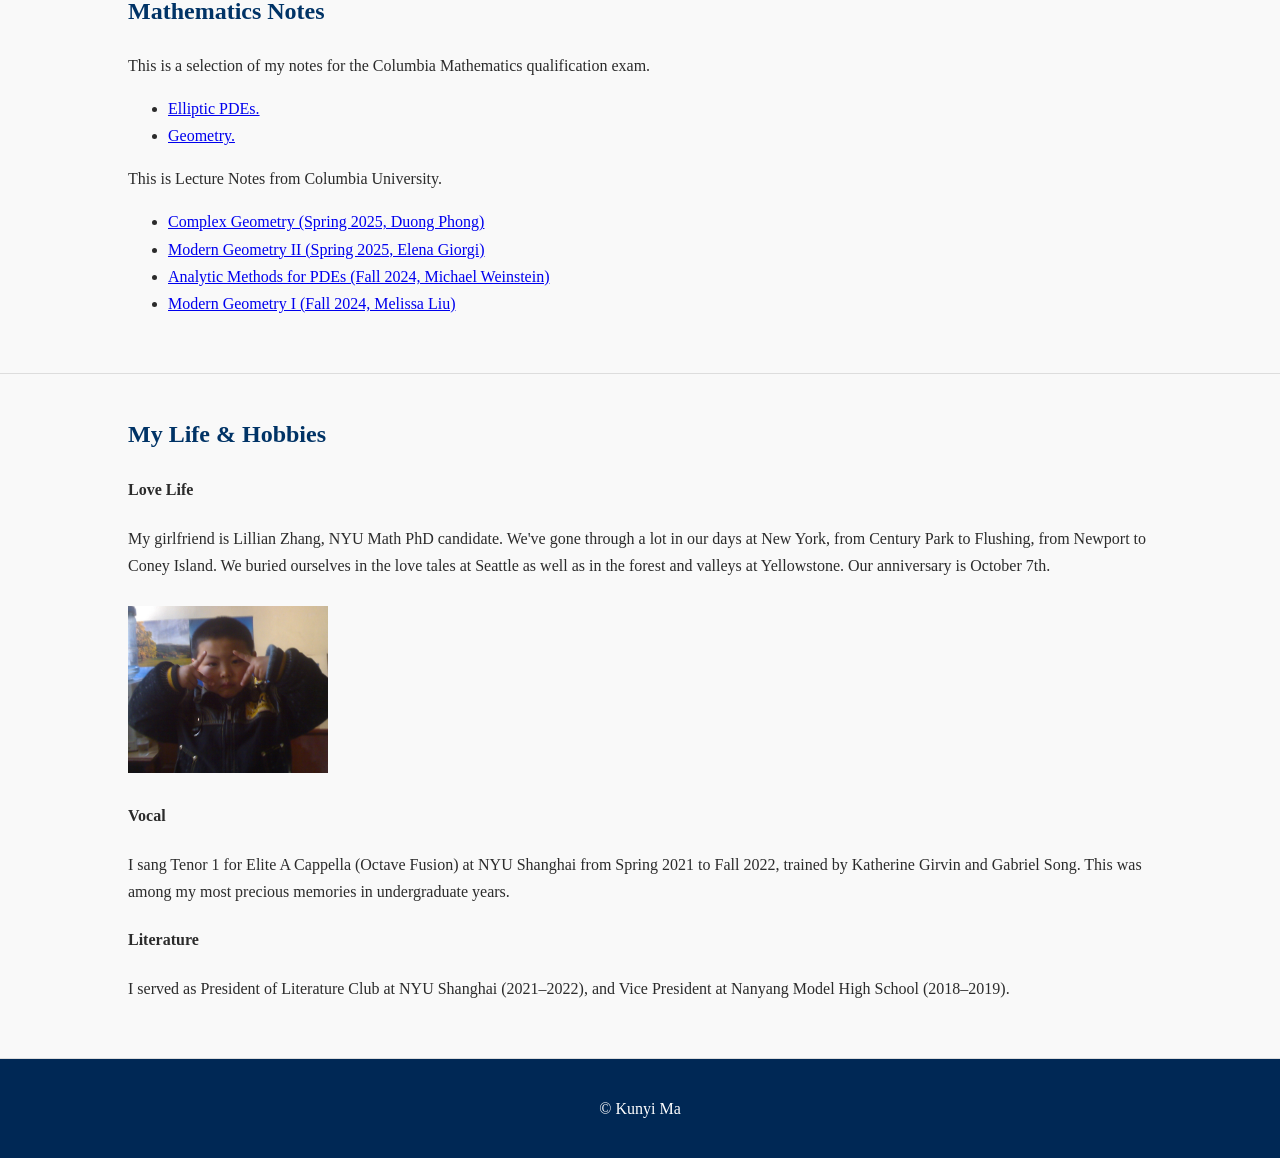
==== commit 3552ea6f: "Add files via upload" ====
--- a/index.html
+++ b/index.html
@@ -181,21 +181,24 @@
         <div class="Talks-links">
             <ul>
                 <li><a href="https://aimsconference.org/AIMS-Conference/conf-reg2026/ss/Schedule3311.php?block=PS02&ssid=134&first_name=Kunyi%20(Mark)&last_name=Ma" target="_blank">The 15th AIMS Conference, Athens, Greece, July 10th 2026</a>
-                    <a href="documents/20260710.pdf" target="_blank">Slides</a></li>
+                    (<a href="documents/20260710.pdf" target="_blank">Slides</a>)</li>
                 <li><a href="https://sites.google.com/brown.edu/amsgradconference/home" target="_blank">AMS New England Graduate Student Conference 2026, Brown University, Apr. 12th 2026</a>
-                    <a href="documents/20260411.pdf" target="_blank">Slides</a></li>
+                    (<a href="documents/20260411.pdf" target="_blank">Slides</a>)</li>
                  <li><a href="https://sites.google.com/view/hapdes-workshop/home" target="_blank">Workshop on Harmonic Analysis and Partial Differential Equations, University of Pittsburg, Nov. 15th 2025</a>
-                    <a href="images/20251115.png" target="_blank">Poster</a></li>
+                    (<a href="images/20251115.jpg" target="_blank">Poster</a>)</li>
                 </ul>
         </div>
 
         <h3>Seminars</h3>
         <div class="Talks-links">
             <ul>
-                <li>Graduate Student Analysis Seminar, Purdue University, Apr. 28th 2026 <a href="documents/20260428.pdf" target="_blank">Slides</a></li>
+                <li><a href="documents/seminar_on_hyperbolic_conservation_laws.JPG" target="_blank">Seminar on Hyperbolic Conservation Laws, Shanghai Normal University, July 29th 2026</a>
+                    (<a href="documents/20260729.pdf" target="_blank">Slides</a>)</li>
+                <li>Graduate Student Analysis Seminar, Purdue University, Apr. 28th 2026 
+                    (<a href="documents/20260428.pdf" target="_blank">Slides</a>)</li>
                 <li><a href="https://math.nyu.edu/dynamic/calendars/seminars/student-analysis-seminar/4457/" target="_blank">Student Analysis Seminar, Courant Institute NYU, Apr. 20th 2026</a></li>
                 <li><a href="https://alviszahl.com/pdecoffee.html" target="_blank">Online PDE Coffee Chat</a>
-                    <a href="documents/Introduction to Elliptic PDEs Part I.pdf" target="_blank">Slides(Mar. 14th 2026)</a><a href="documents/Introduction to Elliptic PDEs Part II.pdf" target="_blank">Slides(Mar. 21st 2026)</a>
+                    (<a href="documents/Introduction to Elliptic PDEs Part I.pdf" target="_blank">Slides(Mar. 14th 2026)</a>, <a href="documents/Introduction to Elliptic PDEs Part II.pdf" target="_blank">Slides(Mar. 21st 2026)</a>)
                 </li>
             </ul>
         </div>
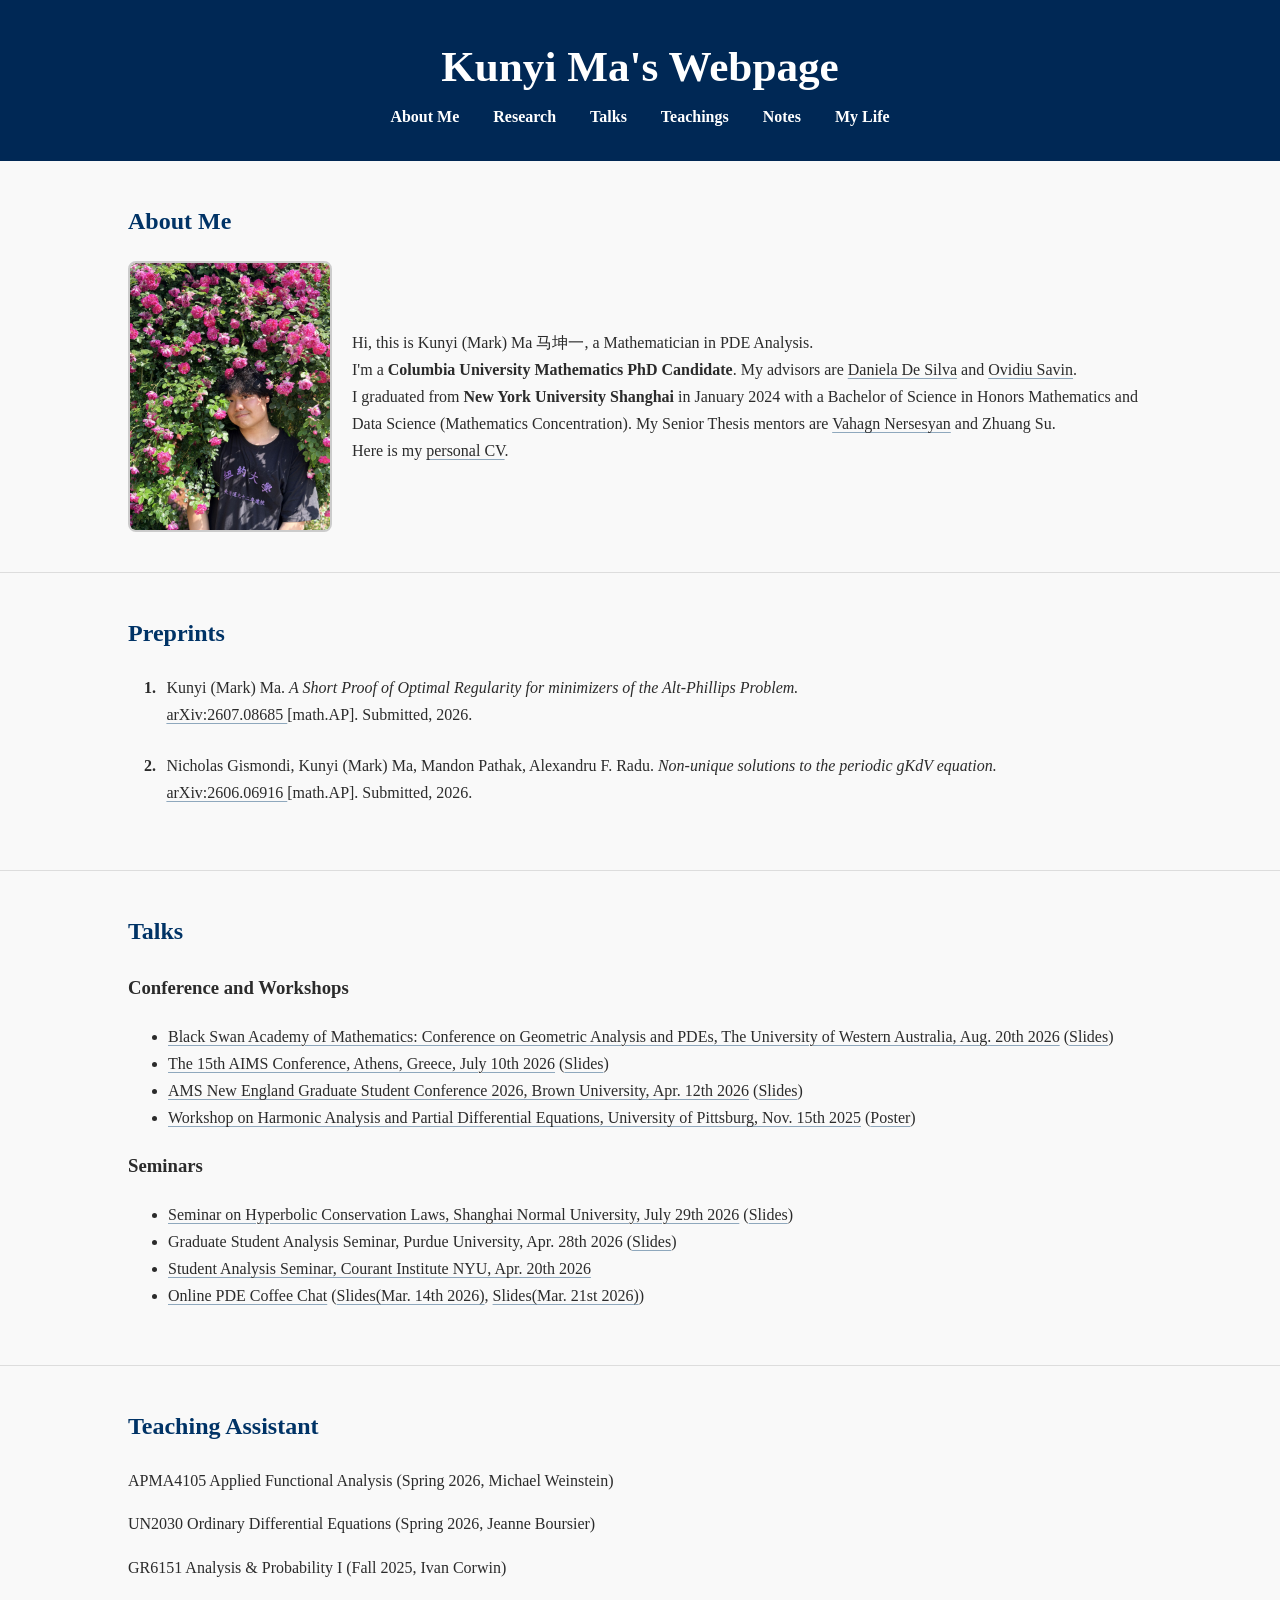
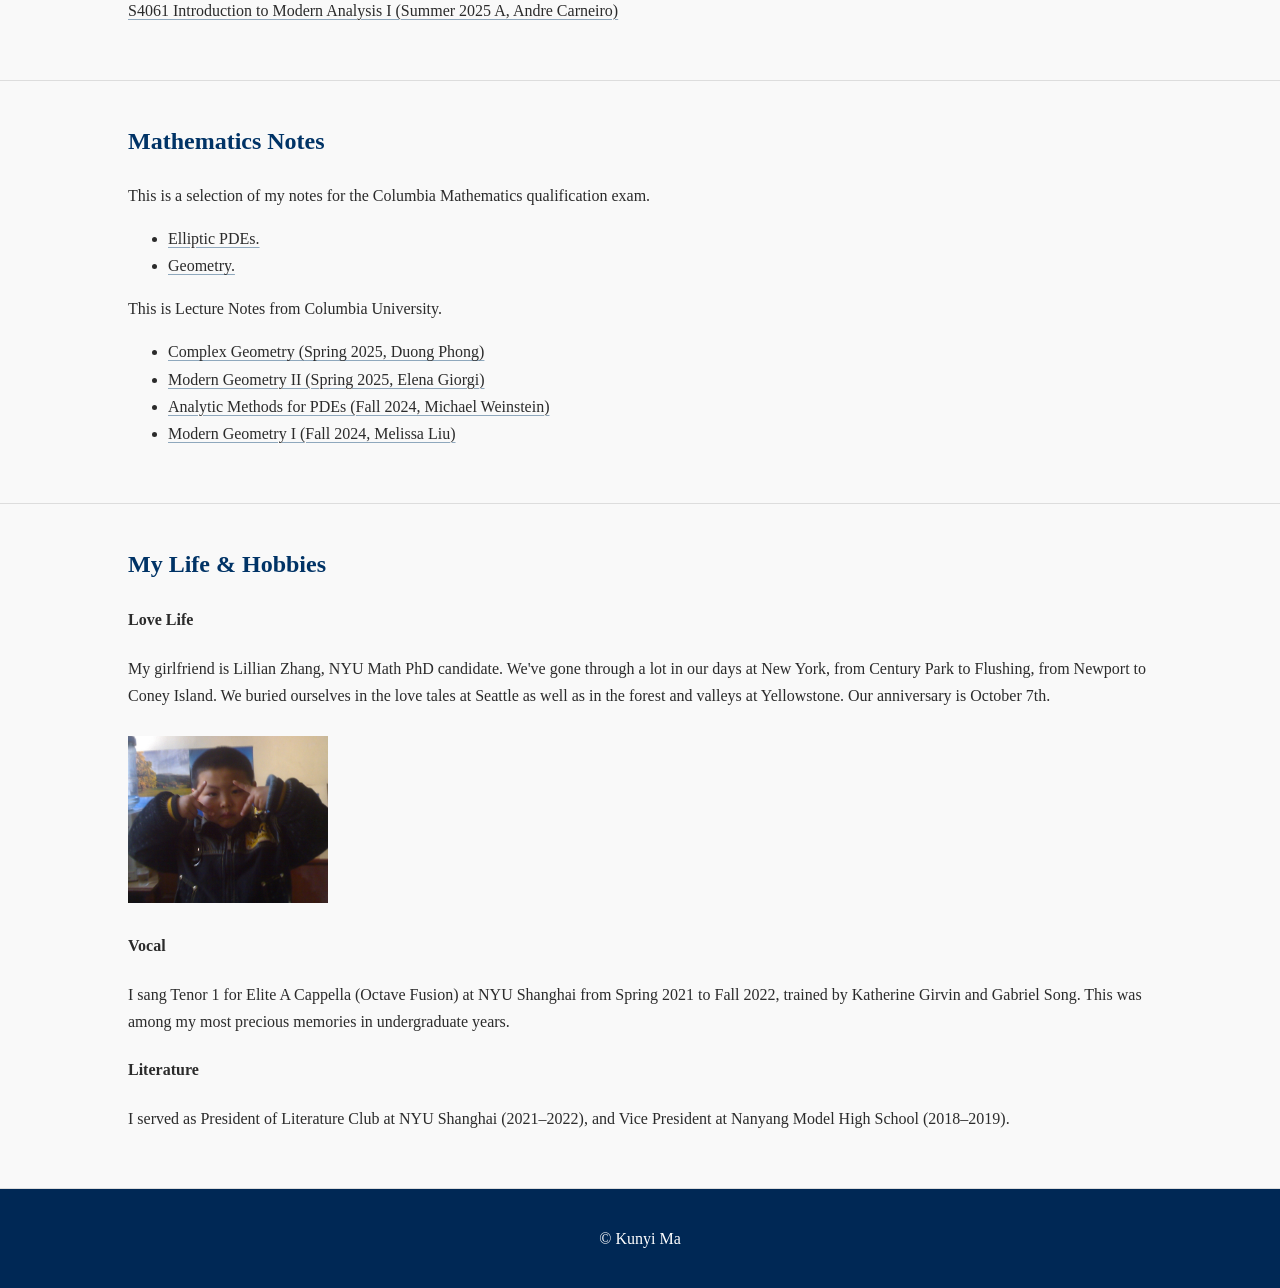
==== commit 478ee469: "Add files via upload" ====
--- a/index.html
+++ b/index.html
@@ -45,6 +45,33 @@
             font-weight: bold;
         }
 
+        /* Keep links visible without covering the page in browser-default blue. */
+        section a,
+        section a:visited {
+            color: inherit;
+            text-decoration-line: underline;
+            text-decoration-color: #8fa8bd;
+            text-decoration-thickness: 1px;
+            text-underline-offset: 0.2em;
+            text-decoration-skip-ink: auto;
+            transition: color 0.18s ease,
+                        text-decoration-color 0.18s ease,
+                        background-color 0.18s ease;
+        }
+
+        section a:hover {
+            color: #003366;
+            background-color: #edf3f7;
+            text-decoration-color: #003366;
+        }
+
+        section a:focus-visible,
+        nav a:focus-visible {
+            outline: 2px solid #8fb7d7;
+            outline-offset: 3px;
+            border-radius: 2px;
+        }
+
         section {
             padding: 40px 10%;
             border-bottom: 1px solid #ddd;
@@ -77,7 +104,7 @@
             display: inline-block;
             margin: 10px 15px;
             text-decoration: none;
-            color: #004080;
+            color: inherit;
         }
 
         footer {
@@ -180,6 +207,8 @@
         <h3>Conference and Workshops</h3>
         <div class="Talks-links">
             <ul>
+                <li><a href="https://sites.google.com/view/first-bsam-conference/detailed-program?authuser=0" target="_blank">Black Swan Academy of Mathematics: Conference on Geometric Analysis and PDEs, The University of Western Australia, Aug. 20th 2026</a>
+                    (<a href="documents/20260820.pdf" target="_blank">Slides</a>)</li>
                 <li><a href="https://aimsconference.org/AIMS-Conference/conf-reg2026/ss/Schedule3311.php?block=PS02&ssid=134&first_name=Kunyi%20(Mark)&last_name=Ma" target="_blank">The 15th AIMS Conference, Athens, Greece, July 10th 2026</a>
                     (<a href="documents/20260710.pdf" target="_blank">Slides</a>)</li>
                 <li><a href="https://sites.google.com/brown.edu/amsgradconference/home" target="_blank">AMS New England Graduate Student Conference 2026, Brown University, Apr. 12th 2026</a>
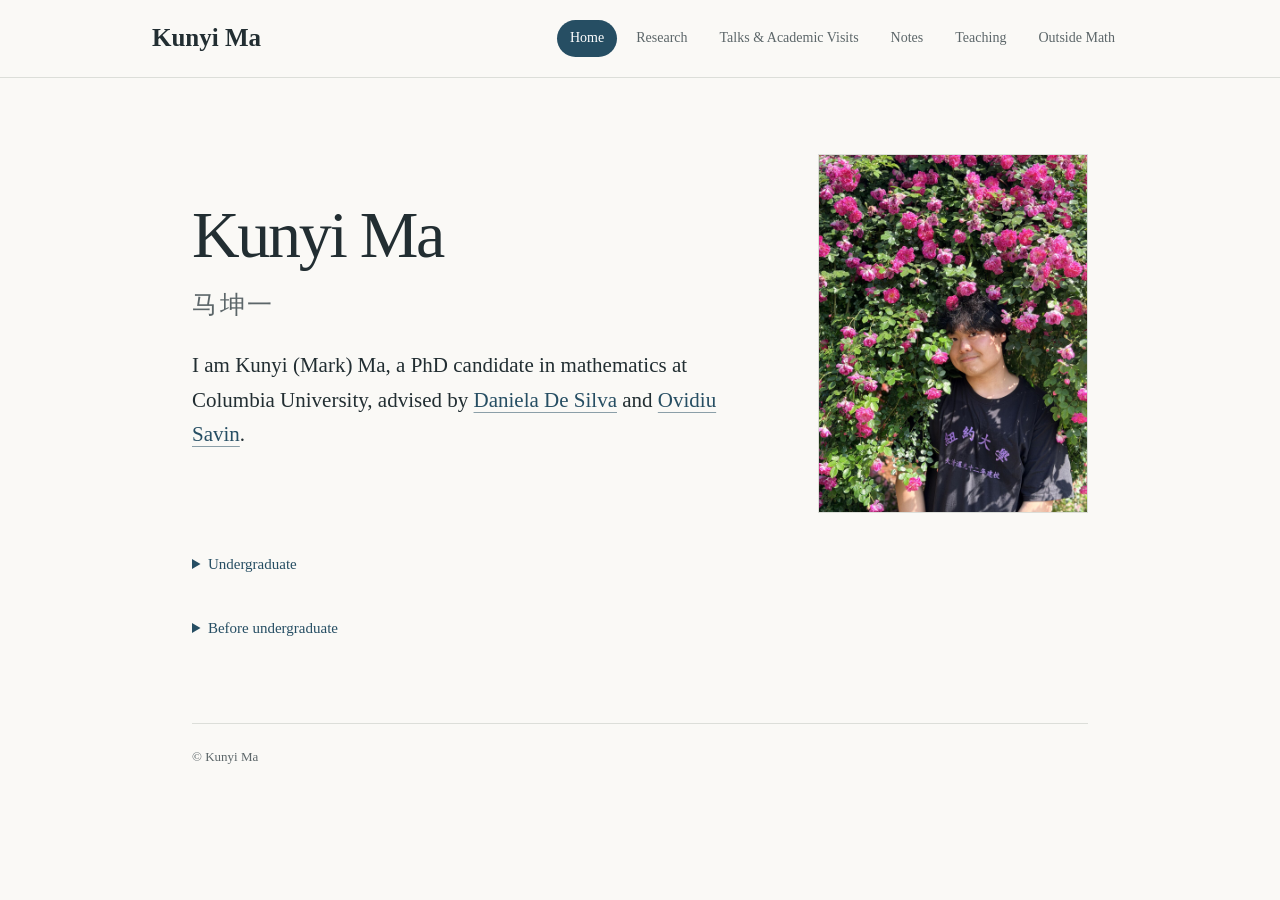
==== commit 6b0044b0: "Add files via upload" ====
--- a/index.html
+++ b/index.html
@@ -1,286 +1,47 @@
 <!DOCTYPE html>
 <html lang="en">
 <head>
-    <meta charset="UTF-8">
-    <meta name="viewport" content="width=device-width, initial-scale=1.0">
-    <title>Kunyi Ma's Webpage</title>
-
-
-    <style>
-        body {
-            font-family: 'Georgia', serif;
-            color: #2b2b2b;
-            background-color: #f9f9f9;
-            line-height: 1.7;
-            margin: 0;
-            padding: 0;
-        }
-
-        header {
-            background-color: #002855;
-            color: white;
-            padding: 30px 0;
-            text-align: center;
-        }
-
-        header h1 {
-            margin: 0;
-            font-size: 2.7em;
-        }
-
-        nav ul {
-            list-style: none;
-            padding: 0;
-            margin: 0;
-        }
-
-        nav ul li {
-            display: inline-block;
-            margin: 0 15px;
-        }
-
-        nav a {
-            color: white;
-            text-decoration: none;
-            font-weight: bold;
-        }
-
-        /* Keep links visible without covering the page in browser-default blue. */
-        section a,
-        section a:visited {
-            color: inherit;
-            text-decoration-line: underline;
-            text-decoration-color: #8fa8bd;
-            text-decoration-thickness: 1px;
-            text-underline-offset: 0.2em;
-            text-decoration-skip-ink: auto;
-            transition: color 0.18s ease,
-                        text-decoration-color 0.18s ease,
-                        background-color 0.18s ease;
-        }
-
-        section a:hover {
-            color: #003366;
-            background-color: #edf3f7;
-            text-decoration-color: #003366;
-        }
-
-        section a:focus-visible,
-        nav a:focus-visible {
-            outline: 2px solid #8fb7d7;
-            outline-offset: 3px;
-            border-radius: 2px;
-        }
-
-        section {
-            padding: 40px 10%;
-            border-bottom: 1px solid #ddd;
-        }
-
-        section h2 {
-            color: #003366;
-            margin-top: 0;
-        }
-
-        .about-container {
-            display: flex;
-            align-items: center;
-            flex-wrap: wrap;
-            gap: 20px;
-        }
-
-        .about-container img {
-            max-width: 200px;
-            border-radius: 8px;
-            border: 2px solid #ccc;
-        }
-
-        .about-container p {
-            flex: 1;
-            min-width: 300px;
-        }
-
-        .photo-links a {
-            display: inline-block;
-            margin: 10px 15px;
-            text-decoration: none;
-            color: inherit;
-        }
-
-        footer {
-            text-align: center;
-            padding: 20px;
-            background-color: #002855;
-            color: white;
-        }
-
-        img {
-            max-width: 100%;
-            height: auto;
-        }
-        html.js section > :not(h2) {
-            display: none;
-        }
-
-        html.js section > .section-content {
-            display: block;
-        }
-        .preprint-list {
-    padding-left: 2em;
-    margin: 0;
-        }
-.preprint-list > li {
-    margin-bottom: 1.5em;
-    padding-left: 0.4em;
-}
-.preprint-list > li::marker {
-    font-weight: bold;
-}
-    </style>
+  <meta charset="utf-8">
+  <meta name="viewport" content="width=device-width, initial-scale=1">
+  <meta name="description" content="Kunyi (Mark) Ma, mathematics PhD candidate at Columbia University.">
+  <title>Kunyi Ma | Home</title>
+  <link rel="stylesheet" href="style.css">
 </head>
 <body>
-    <header>
-        <h1>Kunyi Ma's Webpage</h1>
-        <nav>
-            <ul>
-                <li><a href="#about">About Me</a></li>
-                <li><a href="#research">Research</a></li>
-                <li><a href="#Talks">Talks</a></li>
-                <li><a href="#Teachings">Teachings</a></li>
-                <li><a href="#notes">Notes</a></li>
-                <li><a href="#life">My Life</a></li>
-            </ul>
-        </nav>
-    </header>
-
-    <section id="about">
-        <h2>About Me</h2>
-        <div class="about-container">
-            <img src="images/me.jpg" alt="Picture of Kunyi Ma"  style="width:200px;">
-            <p>
-                Hi, this is Kunyi (Mark) Ma 马坤一, a Mathematician in PDE Analysis.<br>
-                I'm a <strong>Columbia University Mathematics PhD Candidate</strong>. My advisors are
-                <a href="https://www.math.columbia.edu/~desilva/" target="_blank">Daniela De Silva</a>
-                and <a href="https://www.math.columbia.edu/~savin/" target="_blank">Ovidiu Savin</a>.<br>
-                I graduated from <strong>New York University Shanghai</strong> in January 2024 with a Bachelor of Science in Honors Mathematics and Data Science (Mathematics Concentration). My Senior Thesis mentors are
-                <a href="https://wp.nyu.edu/nyushanghai-vn/" target="_blank">Vahagn Nersesyan</a> and Zhuang Su.<br>
-                Here is my <a href="documents/CV.pdf" target="_blank">personal CV</a>.
-            </p>
-        </div>
+  <a class="skip-link" href="#main">Skip to content</a>
+  <header class="site-header">
+    <div class="header-inner">
+      <a class="site-name" href="index.html">Kunyi Ma</a>
+      <nav aria-label="Main navigation">
+        <a href="index.html" aria-current="page">Home</a>
+        <a href="research.html">Research</a>
+        <a href="talks.html">Talks &amp; Academic Visits</a>
+        <a href="notes.html">Notes</a>
+        <a href="teaching.html">Teaching</a>
+        <a href="outside-math.html">Outside Math</a>
+      </nav>
+    </div>
+  </header>
+  <main id="main" class="home" tabindex="-1">
+<section class="home-intro" aria-labelledby="name">
+      <div class="intro-copy">
+        <h1 id="name">Kunyi Ma <span lang="zh">马坤一</span></h1>
+        <p class="intro">I am Kunyi (Mark) Ma, a PhD candidate in mathematics at Columbia University, advised by
+          <a href="https://www.math.columbia.edu/~desilva/">Daniela De Silva</a> and
+          <a href="https://www.math.columbia.edu/~savin/">Ovidiu Savin</a>.</p>
+      </div>
+      <img class="portrait" src="images/me.jpg" alt="Kunyi Ma standing beside pink roses" width="1200" height="1600" fetchpriority="high">
     </section>
-
-    <section id="research">
-        <h2>Preprints</h2>
-    
-        <ol id="preprint-list" class="preprint-list">
-            <!-- Always place the newest preprint first -->
-            <li>
-                Kunyi (Mark) Ma.
-                <em>
-                    A Short Proof of Optimal Regularity for minimizers of the
-                    Alt-Phillips Problem.
-                </em><br>
-                <a href="https://arxiv.org/abs/2607.08685"
-                   target="_blank"
-                   rel="noopener noreferrer">
-                    arXiv:2607.08685
-                </a>
-                [math.AP]. Submitted, 2026.
-            </li>
-    
-            <li>
-                Nicholas Gismondi, Kunyi (Mark) Ma, Mandon Pathak,
-                Alexandru F. Radu.
-                <em>Non-unique solutions to the periodic gKdV equation.</em><br>
-                <a href="https://arxiv.org/abs/2606.06916"
-                   target="_blank"
-                   rel="noopener noreferrer">
-                    arXiv:2606.06916
-                </a>
-                [math.AP]. Submitted, 2026.
-            </li>
-        </ol>
-    </section>
-
-    <section id="Talks">
-        <h2>Talks</h2>
-        <h3>Conference and Workshops</h3>
-        <div class="Talks-links">
-            <ul>
-                <li><a href="https://sites.google.com/view/first-bsam-conference/detailed-program?authuser=0" target="_blank">Black Swan Academy of Mathematics: Conference on Geometric Analysis and PDEs, The University of Western Australia, Aug. 20th 2026</a>
-                    (<a href="documents/20260820.pdf" target="_blank">Slides</a>)</li>
-                <li><a href="https://aimsconference.org/AIMS-Conference/conf-reg2026/ss/Schedule3311.php?block=PS02&ssid=134&first_name=Kunyi%20(Mark)&last_name=Ma" target="_blank">The 15th AIMS Conference, Athens, Greece, July 10th 2026</a>
-                    (<a href="documents/20260710.pdf" target="_blank">Slides</a>)</li>
-                <li><a href="https://sites.google.com/brown.edu/amsgradconference/home" target="_blank">AMS New England Graduate Student Conference 2026, Brown University, Apr. 12th 2026</a>
-                    (<a href="documents/20260411.pdf" target="_blank">Slides</a>)</li>
-                 <li><a href="https://sites.google.com/view/hapdes-workshop/home" target="_blank">Workshop on Harmonic Analysis and Partial Differential Equations, University of Pittsburg, Nov. 15th 2025</a>
-                    (<a href="images/20251115.jpg" target="_blank">Poster</a>)</li>
-                </ul>
-        </div>
-
-        <h3>Seminars</h3>
-        <div class="Talks-links">
-            <ul>
-                <li><a href="documents/seminar_on_hyperbolic_conservation_laws.JPG" target="_blank">Seminar on Hyperbolic Conservation Laws, Shanghai Normal University, July 29th 2026</a>
-                    (<a href="documents/20260729.pdf" target="_blank">Slides</a>)</li>
-                <li>Graduate Student Analysis Seminar, Purdue University, Apr. 28th 2026 
-                    (<a href="documents/20260428.pdf" target="_blank">Slides</a>)</li>
-                <li><a href="https://math.nyu.edu/dynamic/calendars/seminars/student-analysis-seminar/4457/" target="_blank">Student Analysis Seminar, Courant Institute NYU, Apr. 20th 2026</a></li>
-                <li><a href="https://alviszahl.com/pdecoffee.html" target="_blank">Online PDE Coffee Chat</a>
-                    (<a href="documents/Introduction to Elliptic PDEs Part I.pdf" target="_blank">Slides(Mar. 14th 2026)</a>, <a href="documents/Introduction to Elliptic PDEs Part II.pdf" target="_blank">Slides(Mar. 21st 2026)</a>)
-                </li>
-            </ul>
-        </div>
-
-    </section>
-
-    <section id="Teachings">
-        <h2>Teaching Assistant</h2>
-        <p>APMA4105 Applied Functional Analysis (Spring 2026, Michael Weinstein)</p>
-        <p>UN2030 Ordinary Differential Equations (Spring 2026, Jeanne Boursier)</p>
-        <p>GR6151 Analysis & Probability I (Fall 2025, Ivan Corwin)</p>
-        <p><a href="documents/_Carneiro25Summer__Intro_to_Modern_Analysis_I.pdf">S4061 Introduction to Modern Analysis I (Summer 2025 A, Andre Carneiro)</a></p>
-    </section>
-
-    <section id="notes">
-        <h2>Mathematics Notes</h2>
-
-        <p>   This is a selection of my notes for the Columbia Mathematics
-            qualification exam.
-        </p>
-        <ul>
-            <li><a href="documents/Elliptic_PDEs.pdf">Elliptic PDEs.</a></li>
-            <li><a href="documents/Geometry.pdf">Geometry.</a></li>
-        </ul>
-        
-        <p>   This is Lecture Notes from Columbia University. </p>
-        <ul>
-            <li><a href="documents/_2025Phong__Complex_Geometry.pdf">Complex Geometry (Spring 2025, Duong Phong)</a></li>
-            <li><a href="documents/_2025Giorgi__Modern_Geometry_II.pdf">Modern Geometry II (Spring 2025, Elena Giorgi)</a></li>
-            <li><a href="documents/_2024Weinstein__Analytic_Methods_for_Partial_Differential_Equations.pdf">Analytic Methods for PDEs (Fall 2024, Michael Weinstein)</a></li>
-            <li><a href="documents/_2024Liu__Modern_Geometry_I.pdf">Modern Geometry I (Fall 2024, Melissa Liu)</a></li>
-        </ul>
-    </section>
-
-    <section id="life">
-        <h2>My Life & Hobbies</h2>
-
-        <h4>Love Life</h4>
-        <p>
-            My girlfriend is Lillian Zhang, NYU Math PhD candidate. We've gone through a lot in our days at New York, from Century Park to Flushing, from Newport to Coney Island. We buried ourselves in the love tales at Seattle as well as in the forest and valleys at Yellowstone. Our anniversary is October 7th.
-            <br></br>
-            <img src="images/small_me.jpg" alt="Kunyi in 2006" style="width:200px;">
-        </p>
-
-        <h4>Vocal</h4>
-        <p>I sang Tenor 1 for Elite A Cappella (Octave Fusion) at NYU Shanghai from Spring 2021 to Fall 2022, trained by Katherine Girvin and Gabriel Song. This was among my most precious memories in undergraduate years.</p>
-
-        <h4>Literature</h4>
-        <p>I served as President of Literature Club at NYU Shanghai (2021–2022), and Vice President at Nanyang Model High School (2018–2019).</p>
-    </section>
-
-    <footer>
-        <p>&copy; Kunyi Ma</p>
-    </footer>
+    <details class="academic-background">
+      <summary>Undergraduate</summary>
+      <p>I graduated from <a href="https://shanghai.nyu.edu/content/honors-mathematics">New York University Shanghai</a> in January 2024 with a Bachelor of Science in Honors Mathematics and Data Science (Mathematics Concentration).
+        My senior thesis mentors were <a href="https://wp.nyu.edu/nyushanghai-vn/">Vahagn Nersesyan</a> and Zhuang Su.</p>
+    </details>
+    <details class="academic-background">
+      <summary>Before undergraduate</summary>
+      <p>I grew up in Xuhui District, Shanghai, and attended <a href="https://hsxx.xhedu.sh.cn/cms/">Huishi Elementary School</a>, <a href="https://wuu.wikipedia.org/wiki/上海市徐汇中学">Xuhui Middle School</a>, and then <a href="https://nmzx.xhedu.sh.cn/cms/">Nanyang Model High School</a>. During the 2010–2011 academic year, I attended <a href="https://www.ps173q.org">P.S. 173 Elementary School</a> in New York.</p>
+    </details>
+  </main>
+  <footer class="site-footer"><p>&copy; Kunyi Ma</p></footer>
 </body>
 </html>
--- a/style.css
+++ b/style.css
@@ -0,0 +1,135 @@
+/* Shared by every page. Cambria uses a local font with serif fallbacks. */
+:root {
+  --font-family: Cambria, "Times New Roman", serif;
+  --paper: #faf9f6;
+  --ink: #222e32;
+  --muted: #5c6669;
+  --accent: #264e63;
+  --line: #dcded9;
+}
+* { box-sizing: border-box; }
+html { font-size: 17px; scroll-behavior: smooth; }
+body {
+  margin: 0;
+  background: var(--paper);
+  color: var(--ink);
+  font-family: var(--font-family);
+  line-height: 1.75;
+  -webkit-font-smoothing: antialiased;
+}
+a {
+  color: var(--accent);
+  text-decoration-thickness: 1px;
+  text-underline-offset: .22em;
+  text-decoration-color: #8b9fa8;
+}
+a:hover { text-decoration-color: currentColor; }
+a:focus-visible, main:focus-visible {
+  outline: 2px solid var(--accent);
+  outline-offset: 5px;
+}
+.skip-link {
+  position: absolute;
+  top: -100px;
+  left: 1rem;
+  padding: .5rem 1rem;
+  background: var(--paper);
+  z-index: 10;
+}
+.skip-link:focus { top: .5rem; }
+.site-header { border-bottom: 1px solid var(--line); }
+.header-inner {
+  max-width: 1040px;
+  margin: auto;
+  padding: 20px 32px;
+  display: flex;
+  justify-content: space-between;
+  align-items: center;
+  gap: 24px;
+}
+.site-name {
+  color: var(--ink);
+  font: bold 25px/1.2 var(--font-family);
+  text-decoration: none;
+  white-space: nowrap;
+}
+.site-header nav { display: flex; flex-wrap: wrap; gap: 6px; min-width: 0; }
+.site-header nav a {
+  padding: 6px 13px;
+  color: var(--muted);
+  font-size: 14px;
+  text-decoration: none;
+  border-radius: 24px;
+  white-space: nowrap;
+}
+.site-header nav a:hover { background: #e9edec; color: var(--accent); }
+.site-header nav a[aria-current="page"] { background: var(--accent); color: #fff; }
+main { max-width: 960px; margin: 0 auto; padding: 65px 32px 64px; }
+h1, h2, h3 { font-family: var(--font-family); line-height: 1.25; }
+h1 { margin: 0 0 30px; font-size: 52px; font-weight: normal; letter-spacing: -.035em; }
+h2 { margin: 0 0 20px; font-size: 28px; font-weight: normal; letter-spacing: -.02em; }
+h3 { margin: 30px 0 16px; font-size: 20px; font-weight: normal; }
+p { margin: 0 0 20px; }
+section { scroll-margin-top: 24px; }
+.page > section { padding-top: 36px; margin-top: 36px; border-top: 1px solid var(--line); }
+.page-links { display: flex; flex-wrap: wrap; gap: 10px 24px; font-size: 14px; }
+.page ul { padding-left: 1.3em; }
+.page li { margin-bottom: 16px; padding-left: .25em; }
+.preprint-list { padding-left: 1.5em; }
+.preprint-list > li { padding-left: .5em; margin-bottom: 28px; }
+.preprint-list > li::marker { color: var(--muted); }
+.preprint-list em { font-style: italic; }
+.home { padding-top: 76px; padding-bottom: 82px; }
+.home-intro { display: grid; grid-template-columns: minmax(0, 1fr) 270px; gap: 64px; align-items: center; }
+.home h1 { font-size: 66px; margin-bottom: 28px; }
+.home h1 span { display: block; font-size: 25px; font-weight: normal; letter-spacing: .1em; color: var(--muted); margin-top: 12px; }
+.intro { font-size: 21px; line-height: 1.65; }
+.portrait { display: block; width: 270px; max-width: 100%; height: auto; border: 1px solid var(--line); }
+.cv-link { margin: 26px 0 0; font-size: 15px; }
+.file-label { font-size: 12px; }
+.life-content { max-width: 760px; }
+.life-content h2 { margin-top: 42px; }
+.life-content h2:first-child { margin-top: 0; }
+.childhood { margin: 28px 0 36px; }
+.childhood img { display: block; width: 200px; max-width: 100%; height: auto; }
+figcaption { color: var(--muted); font-size: 13px; margin-top: 8px; }
+.site-footer { max-width: 896px; margin: 0 auto; border-top: 1px solid var(--line); padding: 22px 0 30px; color: var(--muted); font-size: 13px; }
+.site-footer p { margin: 0; }
+img { max-width: 100%; }
+.academic-background { margin-top: 38px; max-width: 760px; }
+.academic-background summary { cursor: pointer; color: var(--accent); font-size: 15px; }
+.academic-background summary:focus-visible { outline: 2px solid var(--accent); outline-offset: 5px; }
+.academic-background p { margin: 16px 0 0; }
+@media (max-width: 940px) {
+  .header-inner { flex-direction: column; align-items: flex-start; gap: 14px; }
+  .site-header nav { margin-left: -13px; }
+}
+@media (max-width: 760px) {
+  .header-inner { padding: 18px 24px; }
+  main { padding: 40px 24px 48px; }
+  .home { padding-top: 44px; padding-bottom: 48px; }
+  .home-intro { grid-template-columns: minmax(0, 1fr) 210px; gap: 30px; }
+  .home h1 { font-size: 48px; }
+  .intro { font-size: 18px; }
+  .portrait { width: 210px; }
+  .site-footer { margin: 0 24px; }
+}
+@media (max-width: 580px) {
+  .header-inner { flex-direction: column; align-items: flex-start; gap: 14px; }
+  .site-header nav { margin-left: -10px; gap: 2px; }
+  .site-header nav a { padding: 6px 10px; }
+  .home-intro { grid-template-columns: minmax(0, 1fr); gap: 32px; }
+  .home h1 { font-size: 48px; }
+  .home h1 span { font-size: 22px; }
+  .portrait { width: 240px; }
+  h1 { font-size: 42px; }
+  h2 { font-size: 26px; }
+  .page li { overflow-wrap: anywhere; }
+}
+@media (prefers-reduced-motion: reduce) { html { scroll-behavior: auto; } }
+@media print {
+  body { color: #000; background: #fff; font-size: 11pt; }
+  .site-header, .site-footer, .skip-link, .page-links { display: none; }
+  main { max-width: none; padding: 0; }
+  a { color: #000; }
+}
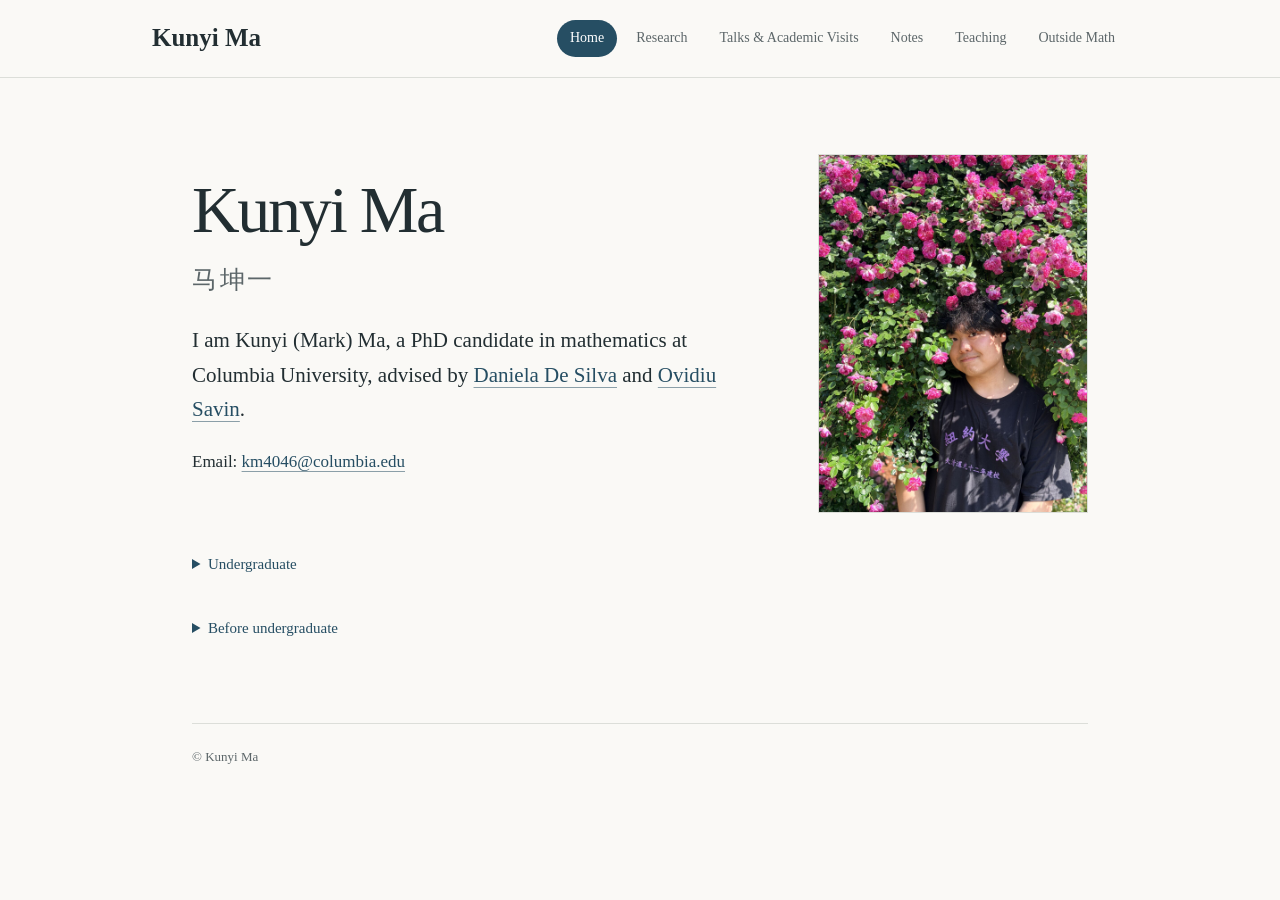
==== commit be9baead: "Add files via upload" ====
--- a/index.html
+++ b/index.html
@@ -29,6 +29,7 @@
         <p class="intro">I am Kunyi (Mark) Ma, a PhD candidate in mathematics at Columbia University, advised by
           <a href="https://www.math.columbia.edu/~desilva/">Daniela De Silva</a> and
           <a href="https://www.math.columbia.edu/~savin/">Ovidiu Savin</a>.</p>
+        <p>Email: <a href="mailto:km4046@columbia.edu">km4046@columbia.edu</a></p>
       </div>
       <img class="portrait" src="images/me.jpg" alt="Kunyi Ma standing beside pink roses" width="1200" height="1600" fetchpriority="high">
     </section>
